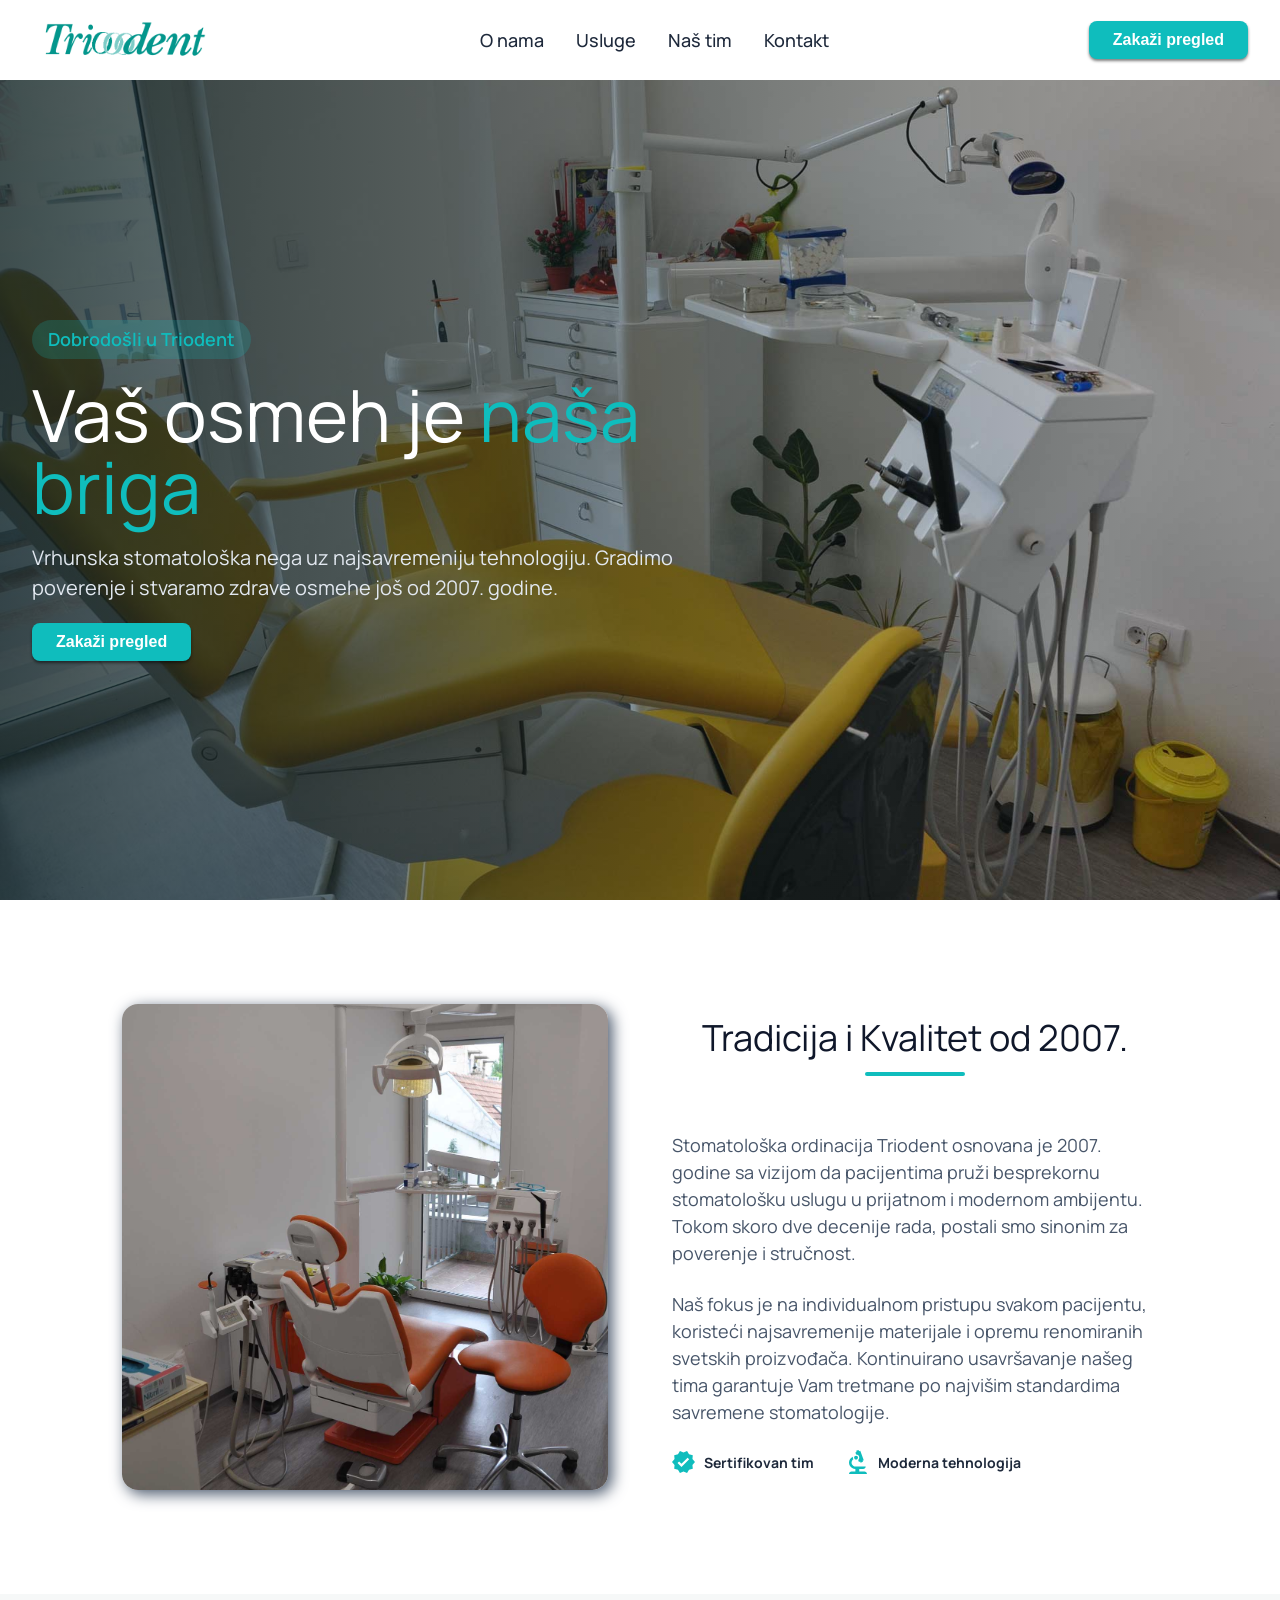
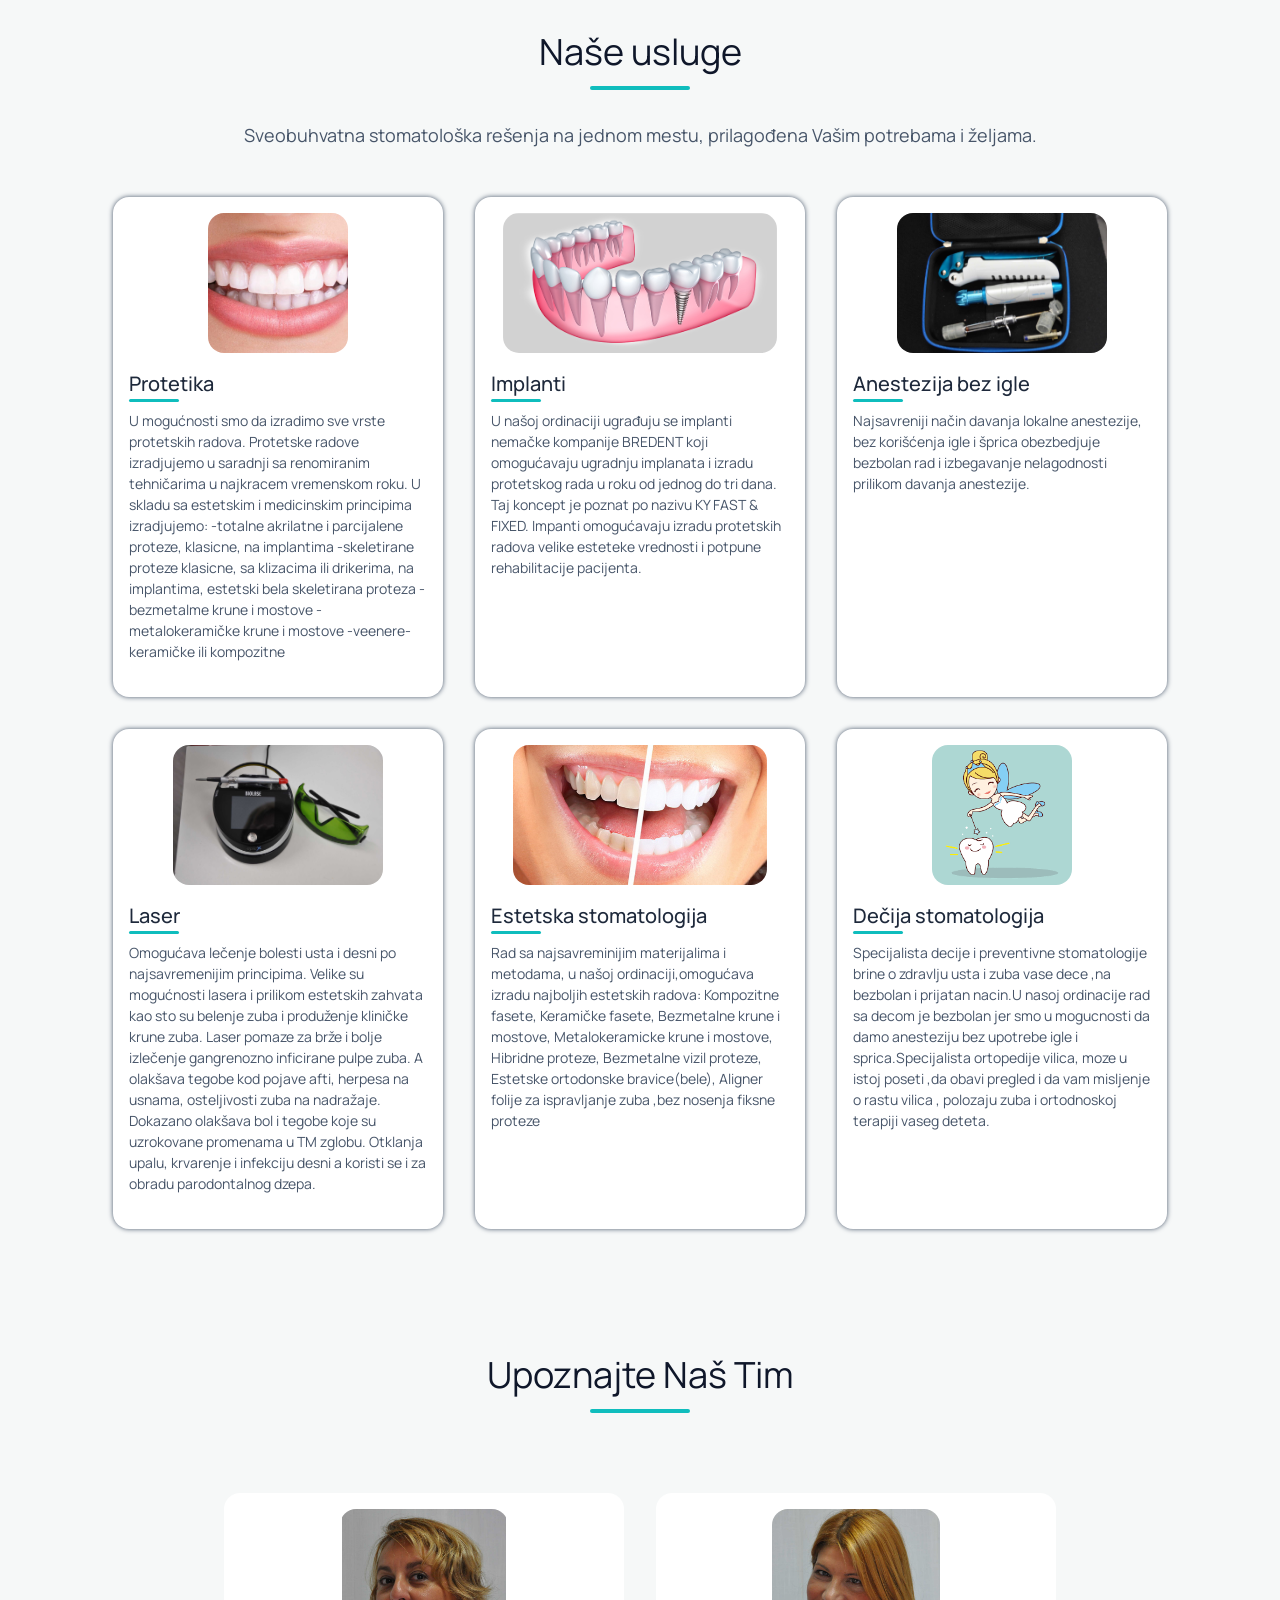
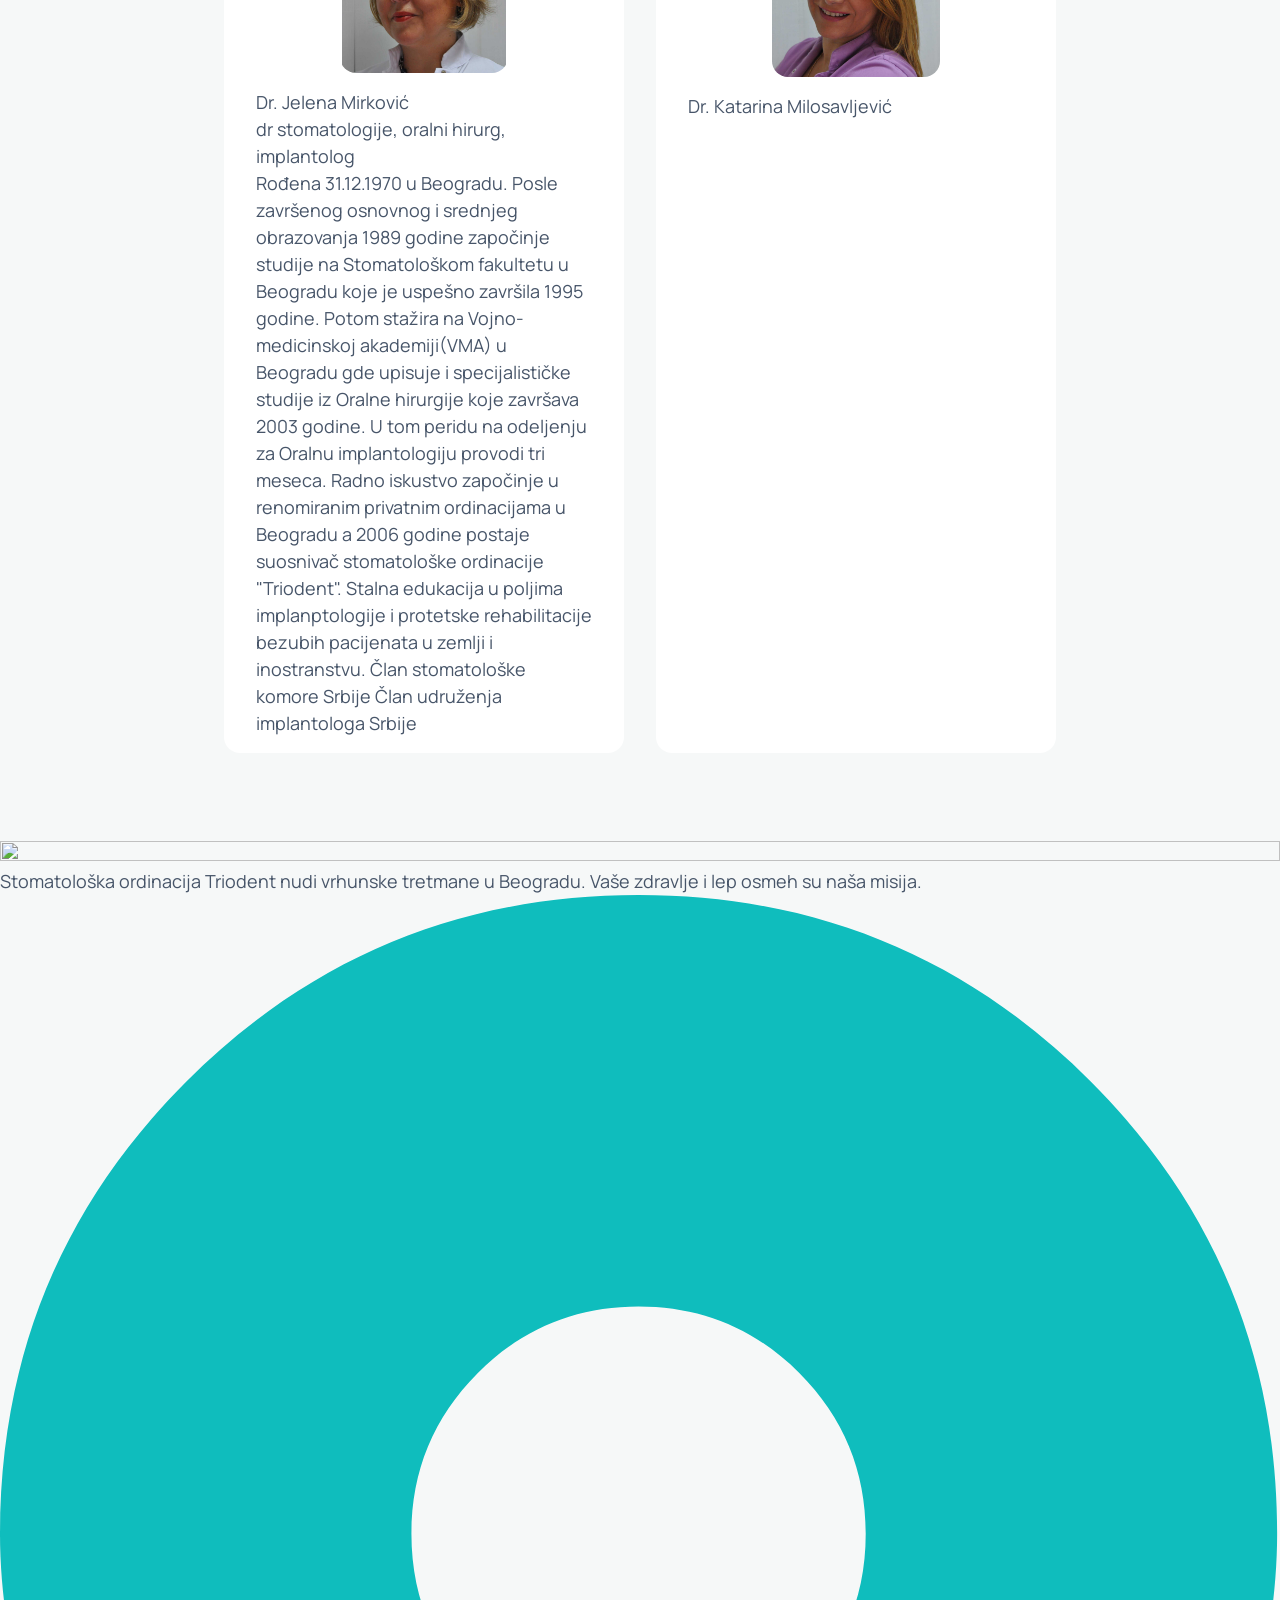
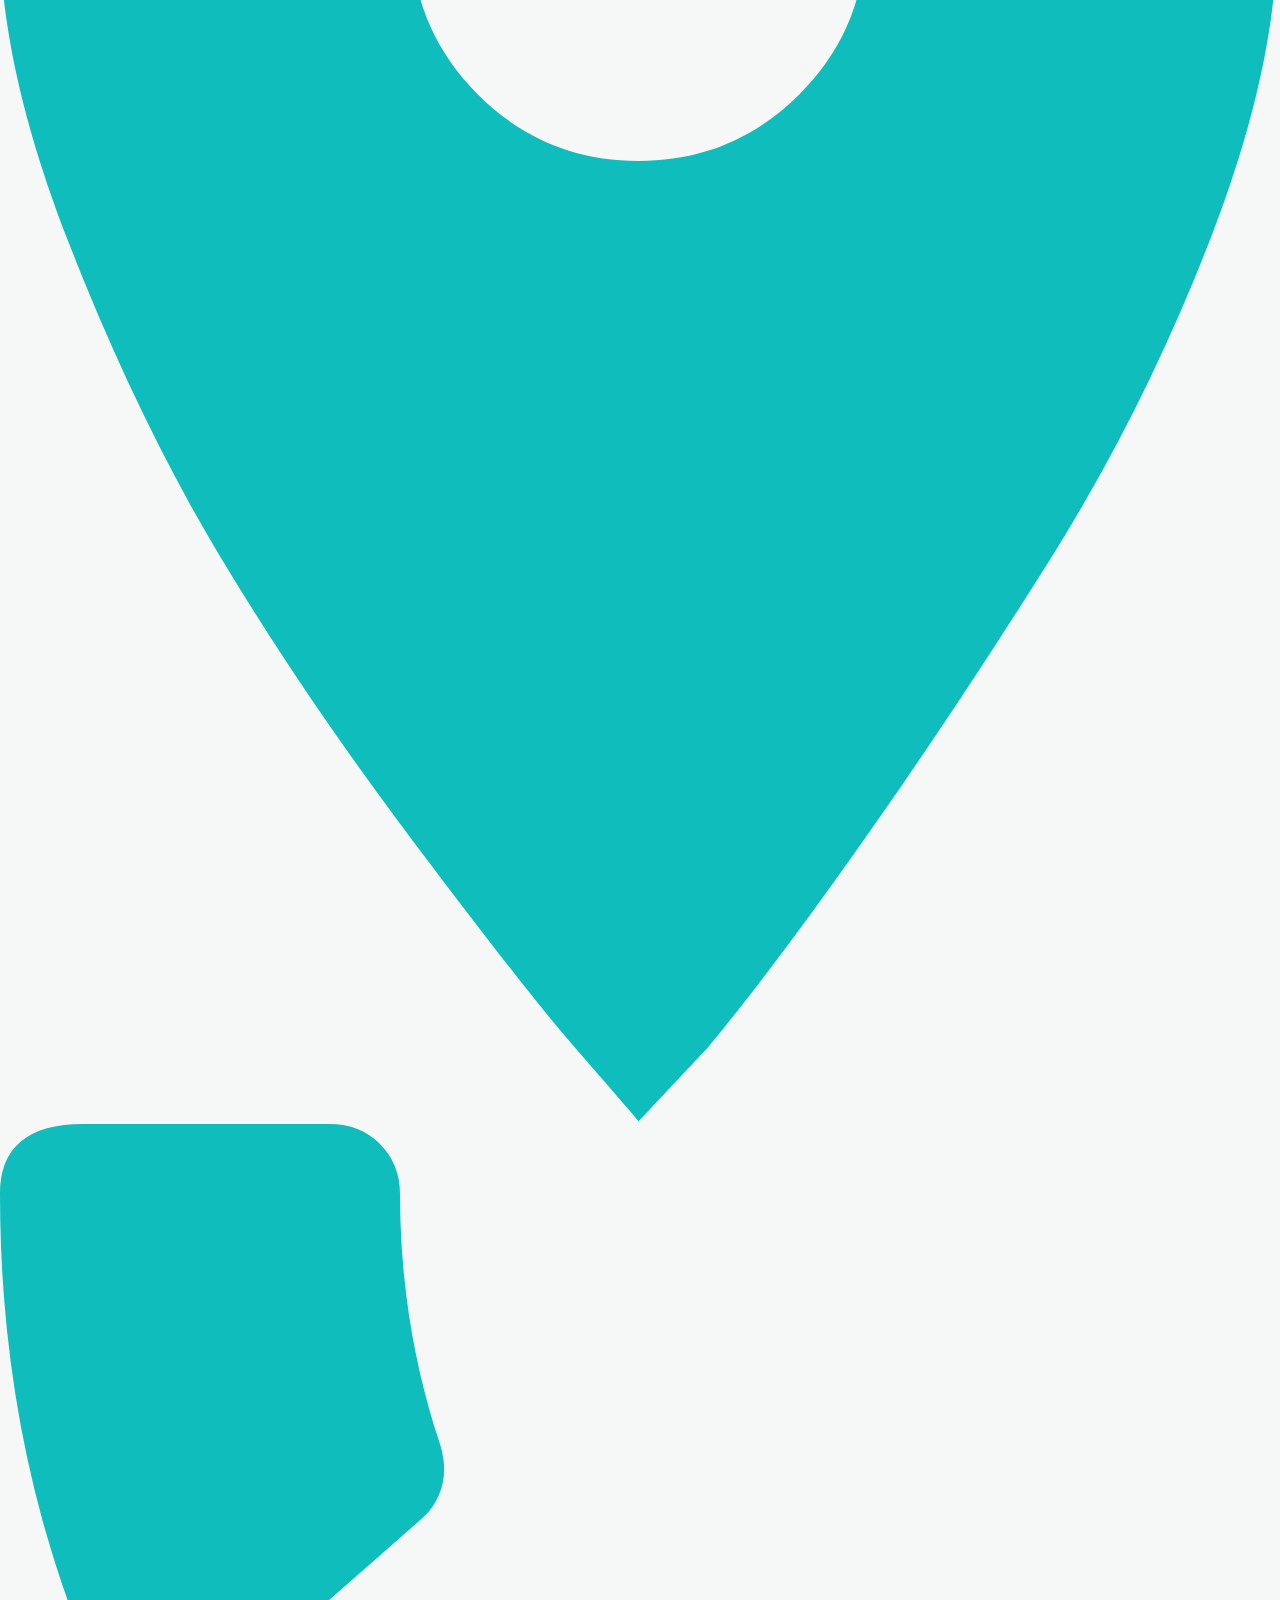
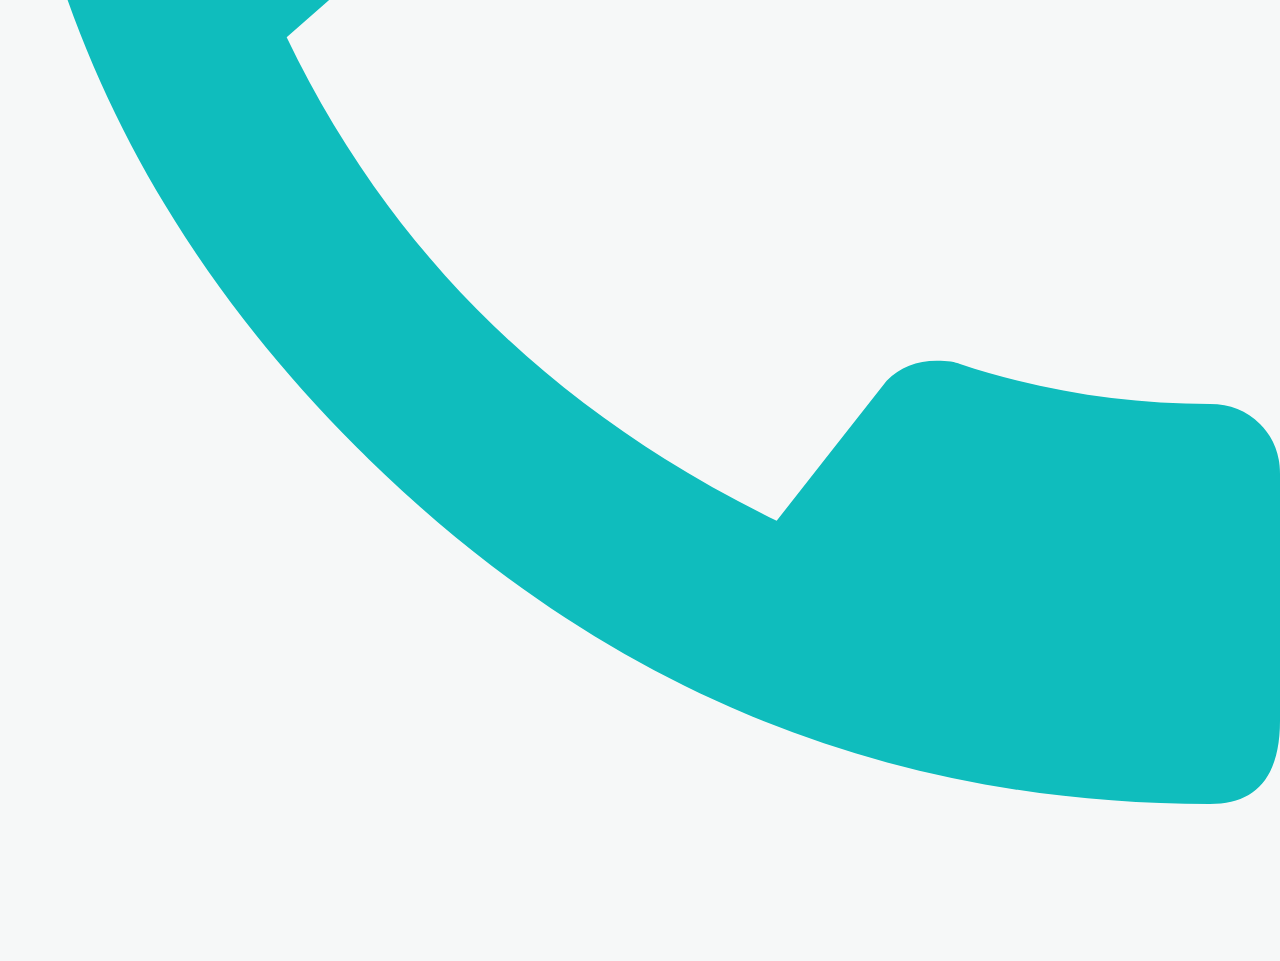
==== index.html @ f90fb6e0 "First commit" ====
<!doctype html>
<html lang="en">
	<head>
		<meta charset="UTF-8" />
		<meta name="viewport" content="width=device-width, initial-scale=1.0" />
		<title>Triodent - stomatološka ordinacija</title>

		<meta
			name="description"
			content="Stomatološka ordinacija Triodent je osnovana 2007 godine sa ciljem udruživanja znanja i mogućnosti doktora različitih specijanosti iz oblasti stomatologije." />

		<meta
			name="keywords"
			content="Triodent, triodent99, zubarska ordinacija triodent, stomatoloska ordinacija triodent, stomatoloska ordinacija triodent beograd, beograd triodent99, zubari vozdovac, triodent vojvode stepe, jelena mirkovic triodent, katarina milosavljevic triodent" />

		<link rel="stylesheet" href="css/stylesheet.css" />
		<link
			rel="shortcut icon"
			href="assets/triodentIcon1.png"
			type="image/x-icon" />
	</head>
	<body>
		<nav>
			<div class="logo-container">
				<img src="assets/triodentLogo1.png" alt="" />
			</div>
			<ul class="nav-links">
				<li><a href="" class="nav-link">O nama</a></li>
				<li><a href="" class="nav-link">Usluge</a></li>
				<li><a href="" class="nav-link">Naš tim</a></li>
				<li><a href="" class="nav-link">Kontakt</a></li>
			</ul>
			<button class="action-button">Zakaži pregled</button>
		</nav>

		<main>
			<section class="hero-section">
				<div class="hero-gradient">
					<div class="hero-container">
						<span class="hero-highlight">Dobrodošli u Triodent</span>
						<h1 class="hero-title">
							Vaš osmeh je <span class="accent-text">naša briga</span>
						</h1>
						<p class="hero-description">
							Vrhunska stomatološka nega uz najsavremeniju tehnologiju. Gradimo
							poverenje i stvaramo zdrave osmehe još od 2007. godine.
						</p>
						<div class="hero-button-wrapper">
							<button class="action-button">Zakaži pregled</button>
						</div>
					</div>
				</div>
			</section>

			<section class="about">
				<div class="about-container">
					<div class="about-image-container"></div>
					<div class="about-content">
						<h2 class="about-title heading">Tradicija i Kvalitet od 2007.</h2>
						<p class="about-description">
							Stomatološka ordinacija Triodent osnovana je 2007. godine sa
							vizijom da pacijentima pruži besprekornu stomatološku uslugu u
							prijatnom i modernom ambijentu. Tokom skoro dve decenije rada,
							postali smo sinonim za poverenje i stručnost.
						</p>
						<p class="about-description">
							Naš fokus je na individualnom pristupu svakom pacijentu, koristeći
							najsavremenije materijale i opremu renomiranih svetskih
							proizvođača. Kontinuirano usavršavanje našeg tima garantuje Vam
							tretmane po najvišim standardima savremene stomatologije.
						</p>
						<div class="highlight-wrapper">
							<span class="about-hightlight">
								<img src="assets/Icon-2.svg" alt="" /> Sertifikovan tim
							</span>
							<span class="about-hightlight">
								<img src="assets/Icon-13.svg" alt="" /> Moderna tehnologija
							</span>
						</div>
					</div>
				</div>
			</section>

			<section class="usluge">
				<h2 class="usluge-title heading">Naše usluge</h2>
				<p class="usluge-descrioption">
					Sveobuhvatna stomatološka rešenja na jednom mestu, prilagođena Vašim
					potrebama i željama.
				</p>
				<div class="card-container">
					<div class="card">
						<img src="assets/protetika.jpg" alt="" class="card-img" />
						<p class="card-title">Protetika</p>
						<p class="card-text">
							U mogućnosti smo da izradimo sve vrste protetskih radova.
							Protetske radove izradjujemo u saradnji sa renomiranim tehničarima
							u najkracem vremenskom roku. U skladu sa estetskim i medicinskim
							principima izradjujemo: -totalne akrilatne i parcijalene proteze,
							klasicne, na implantima -skeletirane proteze klasicne, sa
							klizacima ili drikerima, na implantima, estetski bela skeletirana
							proteza -bezmetalme krune i mostove -metalokeramičke krune i
							mostove -veenere- keramičke ili kompozitne
						</p>
					</div>
					<div class="card">
						<img src="assets/implanti.jpg" alt="" class="card-img" />
						<p class="card-title">Implanti</p>
						<p class="card-text">
							U našoj ordinaciji ugrađuju se implanti nemačke kompanije BREDENT
							koji omogućavaju ugradnju implanata i izradu protetskog rada u
							roku od jednog do tri dana. Taj koncept je poznat po nazivu KY
							FAST & FIXED. Impanti omogućavaju izradu protetskih radova velike
							esteteke vrednosti i potpune rehabilitacije pacijenta.
						</p>
					</div>
					<div class="card">
						<img src="assets/anestezijabezigle.jpg" alt="" class="card-img" />
						<p class="card-title">Anestezija bez igle</p>
						<p class="card-text">
							Najsavreniji način davanja lokalne anestezije, bez korišćenja igle
							i šprica obezbedjuje bezbolan rad i izbegavanje nelagodnosti
							prilikom davanja anestezije.
						</p>
					</div>
					<div class="card">
						<img src="assets/laser.jpg" alt="" class="card-img" />
						<p class="card-title">Laser</p>
						<p class="card-text">
							Omogućava lečenje bolesti usta i desni po najsavremenijim
							principima. Velike su mogućnosti lasera i prilikom estetskih
							zahvata kao sto su belenje zuba i produženje kliničke krune zuba.
							Laser pomaze za brže i bolje izlečenje gangrenozno inficirane
							pulpe zuba. A olakšava tegobe kod pojave afti, herpesa na usnama,
							osteljivosti zuba na nadražaje. Dokazano olakšava bol i tegobe
							koje su uzrokovane promenama u TM zglobu. Otklanja upalu,
							krvarenje i infekciju desni a koristi se i za obradu parodontalnog
							dzepa.
							<!--  Koristi se i za održavanje zdravlja usta posle ugradnje
							implanta i protetskih radova -->
						</p>
					</div>
					<div class="card">
						<img src="assets/estetska.jpg" alt="" class="card-img" />
						<p class="card-title">Estetska stomatologija</p>
						<p class="card-text">
							Rad sa najsavreminijim materijalima i metodama, u našoj
							ordinaciji,omogućava izradu najboljih estetskih radova: Kompozitne
							fasete, Keramičke fasete, Bezmetalne krune i mostove,
							Metalokeramicke krune i mostove, Hibridne proteze, Bezmetalne
							vizil proteze, Estetske ortodonske bravice(bele), Aligner folije
							za ispravljanje zuba ,bez nosenja fiksne proteze
						</p>
					</div>
					<div class="card">
						<img src="assets/decija.png" alt="" class="card-img" />
						<p class="card-title">Dečija stomatologija</p>
						<p class="card-text">
							Specijalista decije i preventivne stomatologije brine o zdravlju
							usta i zuba vase dece ,na bezbolan i prijatan nacin.U nasoj
							ordinacije rad sa decom je bezbolan jer smo u mogucnosti da damo
							anesteziju bez upotrebe igle i sprica.Specijalista ortopedije
							vilica, moze u istoj poseti ,da obavi pregled i da vam misljenje o
							rastu vilica , polozaju zuba i ortodnoskoj terapiji vaseg deteta.
						</p>
					</div>
				</div>
			</section>

			<section class="team">
				<h2 class="team-title heading">Upoznajte Naš Tim</h2>
				<p class="team-description"></p>
				<div class="team-members">
					<div class="team-member-container">
						<div class="team-member">
							<div class="img-container">
								<img
									src="assets/triodentJelena.jpg"
									alt=""
									class="team-member-img" />
							</div>
							<div class="team-member-info">
								<p class="team-member-name">Dr. Jelena Mirković</p>
								<span class="team-member-highlight"
									>dr stomatologije, oralni hirurg, implantolog</span
								>
								<p class="team-member-description">
									Rođena 31.12.1970 u Beogradu. Posle završenog osnovnog i
									srednjeg obrazovanja 1989 godine započinje studije na
									Stomatološkom fakultetu u Beogradu koje je uspešno završila
									1995 godine. Potom stažira na Vojno-medicinskoj akademiji(VMA)
									u Beogradu gde upisuje i specijalističke studije iz Oralne
									hirurgije koje završava 2003 godine. U tom peridu na odeljenju
									za Oralnu implantologiju provodi tri meseca. Radno iskustvo
									započinje u renomiranim privatnim ordinacijama u Beogradu a
									2006 godine postaje suosnivač stomatološke ordinacije
									"Triodent". Stalna edukacija u poljima implanptologije i
									protetske rehabilitacije bezubih pacijenata u zemlji i
									inostranstvu. Član stomatološke komore Srbije Član udruženja
									implantologa Srbije
								</p>
							</div>
						</div>
						<div class="team-member">
							<div class="img-container">
								<img
									src="assets/triodentKatarina.jpg"
									alt=""
									class="team-member-img" />
							</div>
							<div class="team-member-info">
								<p class="team-member-name">Dr. Katarina Milosavljević</p>
								<span class="team-member-highlight"></span>
								<p class="team-member-description"></p>
							</div>
						</div>
					</div>
				</div>
			</section>
		</main>

		<footer class="main-footer">
			<div class="footer-text">
				<img src="" alt="" class="footer-logo" />
				<p class="footer-description">
					Stomatološka ordinacija Triodent nudi vrhunske tretmane u Beogradu.
					Vaše zdravlje i lep osmeh su naša misija.
				</p>
			</div>
			<div class="footer-contact">
				<div>
					<img src="assets/Icon-9.svg" alt="" />
					<p></p>
				</div>
				<div>
					<img src="assets/Icon-12.svg" alt="" />
					<p></p>
				</div>
			</div>
			<div class="footer-hours">
				<p class="hours-title"></p>
				<div class="hours"></div>
			</div>
			<div class="footer-map"><iframe src="" frameborder="0"></iframe></div>
		</footer>
	</body>
</html>
---- css/stylesheet.css ----
@import url("https://fonts.googleapis.com/css2?family=Manrope:wght@200..800&display=swap");

:root {
	--clr-primary-light: #475569;
	--clr-primary: #1e293b;
	--clr-primary-dark: #0f172a;
	--clr-accent-400: #0fbdbd;
	--clr-accent-400-80: #0fbdbd33;
	--clr-accent-200: #51dbdb;
	--clr-accent-100: #ffffff;
	--clr-accent-900: #1a3a3a;
	--clr-body: #f6f8f8;
}

* {
	box-sizing: border-box;
	padding: 0;
	margin: 0;
}

html,
body {
	width: 100%;
}

body {
	font-family: "Manrope", sans-serif;
	font-size: 1.125rem;
	background-color: var(--clr-body);
	color: var(--clr-primary-light);
	line-height: 1.5;
}

img {
	display: block;
	width: 100%;
	height: 100%;
	object-fit: contain;
}

/* Navigation */

nav {
	display: flex;
	justify-content: space-between;
	align-items: center;
	width: 100%;
	height: 80px;
	padding: 0.5rem 2rem;
	background-color: var(--clr-accent-100);
	box-shadow: 3px 3px 10px var(--clr-primary-light);
}

.logo-container {
	height: 100%;
	padding: 0.25rem;
}

.nav-links {
	list-style-type: none;
	display: flex;
	gap: 2rem;
}

.nav-link {
	font-weight: 500;
	text-decoration: none;
	color: var(--clr-primary);
	transition: color 0.3s ease;
}

.nav-link:hover {
	color: var(--clr-accent-400);
}

.action-button {
	border: none;
	border-radius: 0.5rem;
	padding: 0.625rem 1.5rem;
	background: var(--clr-accent-400);
	box-shadow: 0 2px 3px 0 rgba(0, 0, 0, 0.5);
	color: var(--clr-accent-100);
	font-weight: 600;
	font-size: 1rem;
	transition: 0.3s ease;
}

.action-button:hover {
	background-color: var(--clr-accent-200);
	color: var(--clr-primary);
}

/* Hero */

.hero-section {
	position: relative;
	width: 100%;
	height: calc(100vh - 80px);
	padding: 0;
	background-image: url("../assets/triodentHero.jpg");
	background-repeat: no-repeat;
	background-size: cover;
	background-position: center;
}

.hero-gradient {
	width: 100%;
	height: 100%;
	background: linear-gradient(
		to right,
		rgba(16, 34, 34, 0.8),
		#10222266,
		#10222200
	);
}

.hero-container {
	height: 100%;
	max-width: 700px;
	display: flex;
	flex-direction: column;
	justify-content: center;
	align-items: flex-start;
	padding-inline-start: 2rem;
	gap: 1.25rem;
}

.hero-highlight {
	padding: 0.375rem 1rem;
	background-color: var(--clr-accent-400-80);
	color: var(--clr-accent-400);
	border-radius: 100vw;
	font-weight: 600;
}

.hero-title {
	color: #fff;
	font-family: Manrope;
	font-size: 4.5rem;
	font-style: normal;
	font-weight: 400;
	line-height: 1;
	word-wrap: normal;
}

.accent-text {
	color: var(--clr-accent-400);
}

.hero-description {
	color: #e2e8f0;
	font-family: Manrope;
	font-size: 1.25rem;
	font-style: normal;
	font-weight: 400;
}

/* Main */

section {
	display: grid;
	place-items: center;
	padding-block: 2.5rem;
}

.heading {
	color: var(--clr-primary-dark);
	text-align: center;
	font-size: 2.25rem;
	font-weight: 400;
	line-height: 1;
	padding-block-end: 2rem;
}

.about {
	display: grid;
	place-items: center;
	background-color: var(--clr-accent-100);
}

.about-container {
	display: grid;
	grid-template-columns: 1fr 1fr;
	align-items: center;
	gap: 4rem;
	padding: 4rem 2rem;
	max-width: 1100px;
}

.about-image-container {
	width: 100%;
	aspect-ratio: 1;
	background-image: url("../assets/triodent1.jpg");
	background-size: cover;
	background-position: center;
	background-repeat: no-repeat;
	border-radius: 1rem;
	box-shadow: 4px 4px 15px var(--clr-primary-light);
}

.about-content {
	display: flex;
	flex-direction: column;
	gap: 1.5rem;
}

.highlight-wrapper {
	display: flex;
	gap: 2rem;
}

.about-hightlight {
	display: flex;
	gap: 0.5rem;
	align-items: center;
	color: var(--clr-primary);
	font-weight: 700;
	font-size: 0.875rem;
	width: max-content;
}

.about-hightlight img {
	height: 1.5rem;
	width: 1.5rem;
}

.heading::after {
	content: "";
	display: block;
	width: 100px;
	height: 4px;
	background-color: var(--clr-accent-400);
	margin-top: 1rem;
	margin-inline: auto;
	border-radius: 2px;
}

.usluge-description {
	max-width: 38rem;
	text-align: center;
	margin-inline: auto;
}

.card-container {
	display: flex;
	justify-content: center;
	gap: 2rem;
	flex-wrap: wrap;
	max-width: 1100px;
	padding-block: 3rem;

	/* outline: blue 1px solid; */
}

.card {
	flex-direction: column;
	align-items: center;
	width: 330px;
	height: 500px;
	display: flex;
	padding: 1rem;
	/* border: 1px solid var(--clr-primary-light); */
	box-shadow: 0px 0px 5px var(--clr-primary-light);
	border-radius: 1rem;
	background-color: var(--clr-accent-100);

	/* outline: red 1px solid; */
}

.card img {
	height: 140px;
	width: min-content;
	border-radius: 1rem;

	/* outline: green 1px solid; */
}

.card-title {
	font-size: 1.25rem;
	font-weight: 500;
	width: 100%;
	text-align: left;
	color: var(--clr-primary);
	margin-top: 1rem;
}

.card-title::after {
	content: "";
	display: block;
	width: 50px;
	height: 3px;
	background-color: var(--clr-accent-400);
	border-radius: 2px;
}

.card-text {
	font-size: 0.875rem;
	color: var(--clr-primary-light);
	margin-top: 0.5rem;
}

.team-member-container {
	display: flex;
	justify-content: center;
	gap: 2rem;
	flex-wrap: wrap;
	max-width: 1100px;
	padding-block: 3rem;
}

.team-member {
	display: flex;
	flex-direction: column;
	gap: 1rem;
	width: 400px;
	height: 860px;
	padding: 1rem 2rem;
	border-radius: 1rem;
	background-color: var(--clr-accent-100);
}

.team-member .img-container {
	margin-inline: auto;
	width: 50%;
	aspect-ratio: 1;
	border-radius: 1rem;
	overflow: hidden;
}
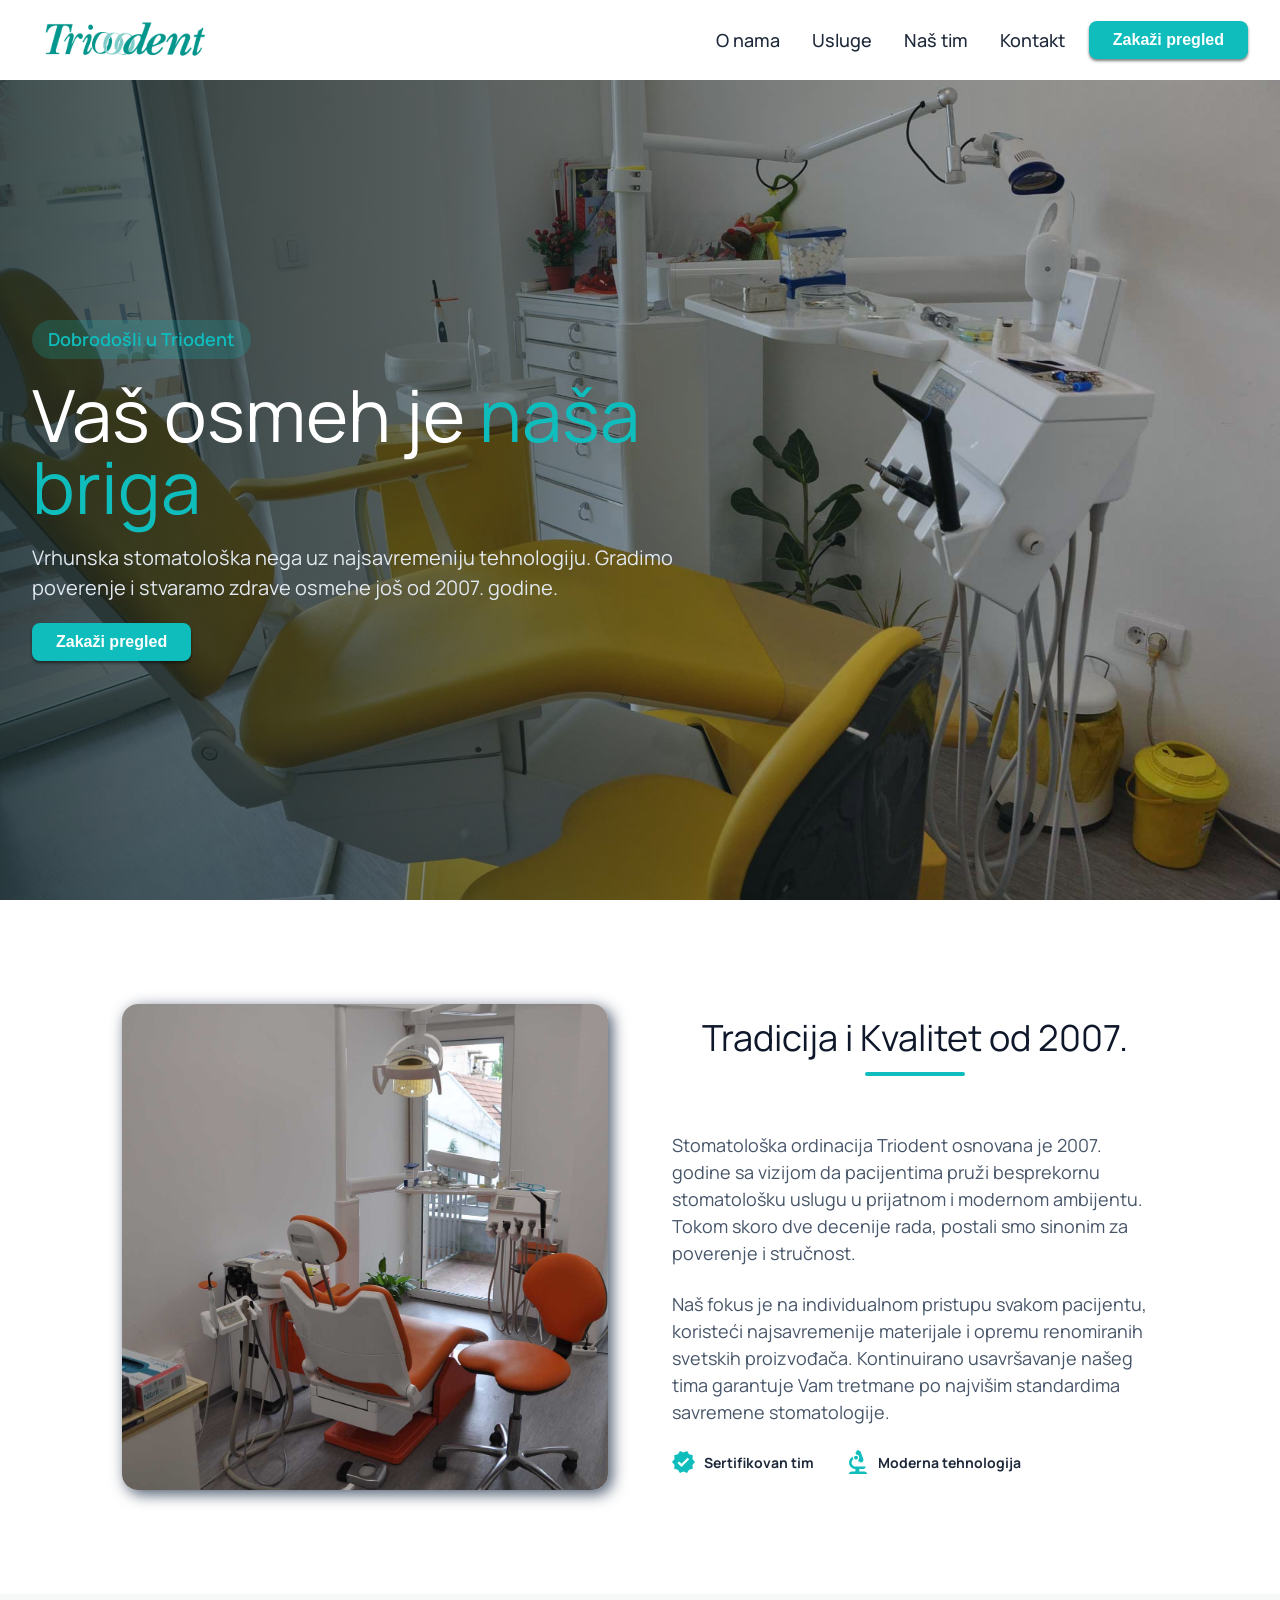
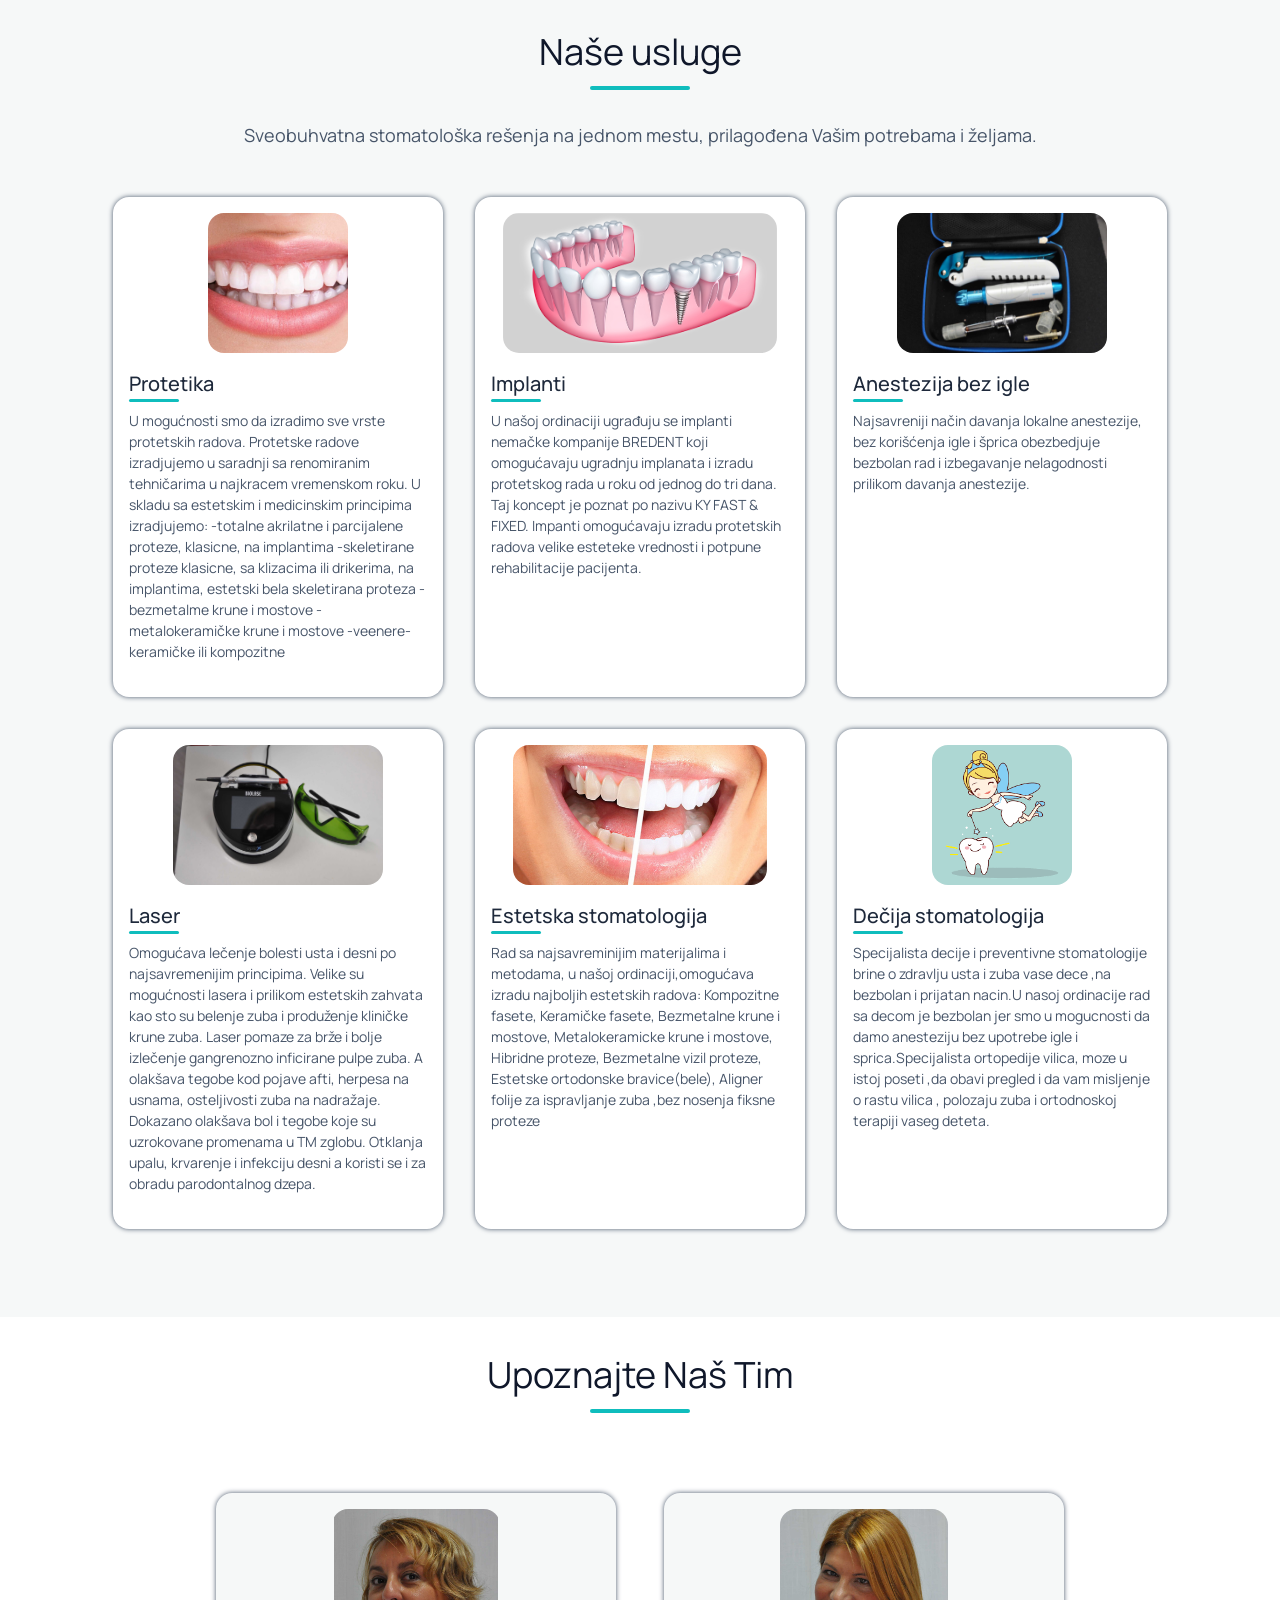
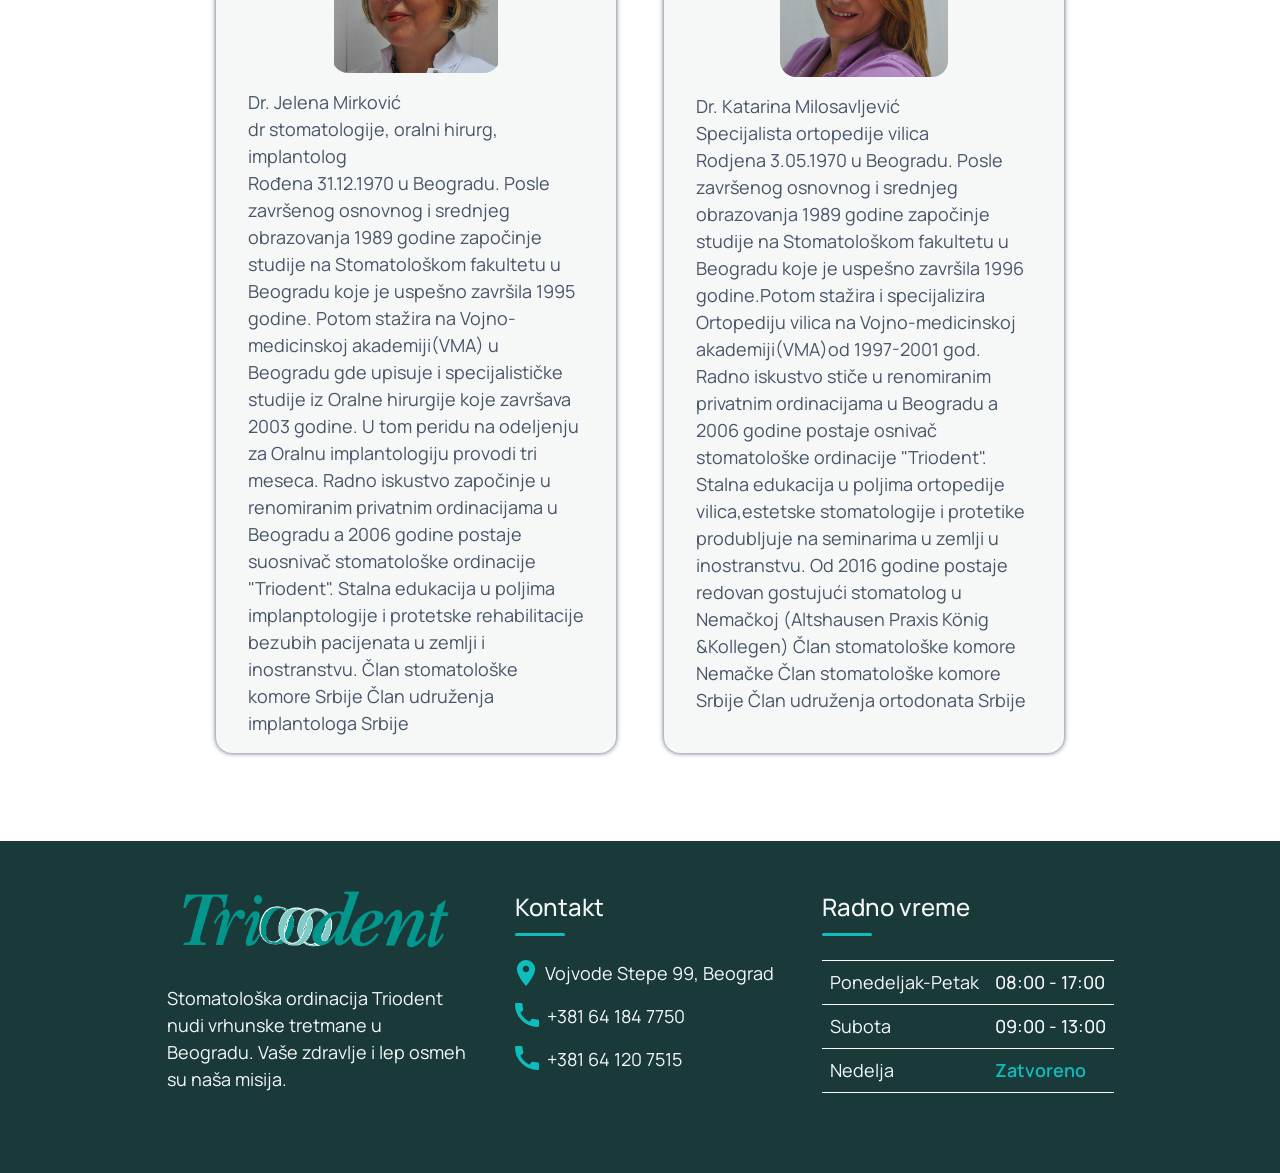
==== commit 21638c9f: "Footer edited and burger menu added" ====
--- a/index.html
+++ b/index.html
@@ -24,13 +24,29 @@
 			<div class="logo-container">
 				<img src="assets/triodentLogo1.png" alt="" />
 			</div>
-			<ul class="nav-links">
-				<li><a href="" class="nav-link">O nama</a></li>
-				<li><a href="" class="nav-link">Usluge</a></li>
-				<li><a href="" class="nav-link">Naš tim</a></li>
-				<li><a href="" class="nav-link">Kontakt</a></li>
-			</ul>
-			<button class="action-button">Zakaži pregled</button>
+			<div class="mobile-nav-container">
+				<label for="nav-toggle"
+					><img src="assets/menu.svg" alt="menu" class="nav-menu"
+				/></label>
+				<input
+					type="checkbox"
+					class="nav-toggle"
+					name="nav-toggle"
+					id="nav-toggle" />
+				<label for="nav-toggle" id="overlay"></label>
+				<div class="links-container">
+					<label for="nav-toggle"
+						><img src="assets/close.svg" alt="close" class="nav-close"
+					/></label>
+					<ul class="nav-links">
+						<li><a href="" class="nav-link">O nama</a></li>
+						<li><a href="" class="nav-link">Usluge</a></li>
+						<li><a href="" class="nav-link">Naš tim</a></li>
+						<li><a href="" class="nav-link">Kontakt</a></li>
+					</ul>
+					<button class="action-button">Zakaži pregled</button>
+				</div>
+			</div>
 		</nav>
 
 		<main>
@@ -209,8 +225,24 @@
 							</div>
 							<div class="team-member-info">
 								<p class="team-member-name">Dr. Katarina Milosavljević</p>
-								<span class="team-member-highlight"></span>
-								<p class="team-member-description"></p>
+								<span class="team-member-highlight"
+									>Specijalista ortopedije vilica</span
+								>
+								<p class="team-member-description">
+									Rodjena 3.05.1970 u Beogradu. Posle završenog osnovnog i
+									srednjeg obrazovanja 1989 godine započinje studije na
+									Stomatološkom fakultetu u Beogradu koje je uspešno završila
+									1996 godine.Potom stažira i specijalizira Ortopediju vilica na
+									Vojno-medicinskoj akademiji(VMA)od 1997-2001 god. Radno
+									iskustvo stiče u renomiranim privatnim ordinacijama u Beogradu
+									a 2006 godine postaje osnivač stomatološke ordinacije
+									"Triodent". Stalna edukacija u poljima ortopedije
+									vilica,estetske stomatologije i protetike produbljuje na
+									seminarima u zemlji u inostranstvu. Od 2016 godine postaje
+									redovan gostujući stomatolog u Nemačkoj (Altshausen Praxis
+									König &Kollegen) Član stomatološke komore Nemačke Član
+									stomatološke komore Srbije Član udruženja ortodonata Srbije
+								</p>
 							</div>
 						</div>
 					</div>
@@ -219,28 +251,78 @@
 		</main>
 
 		<footer class="main-footer">
-			<div class="footer-text">
-				<img src="" alt="" class="footer-logo" />
-				<p class="footer-description">
-					Stomatološka ordinacija Triodent nudi vrhunske tretmane u Beogradu.
-					Vaše zdravlje i lep osmeh su naša misija.
-				</p>
+			<div class="footer-wrapper">
+				<div class="footer-text">
+					<img src="assets/triodentLogo1.png" alt="logo" class="footer-logo" />
+					<p class="footer-description">
+						Stomatološka ordinacija Triodent nudi vrhunske tretmane u Beogradu.
+						Vaše zdravlje i lep osmeh su naša misija.
+					</p>
+				</div>
+				<div class="footer-contact">
+					<p class="footer-title">Kontakt</p>
+					<div class="contact-row">
+						<svg
+							width="22"
+							height="26"
+							viewBox="0 0 14 20"
+							fill="none"
+							xmlns="http://www.w3.org/2000/svg">
+							<path
+								d="M5.22656 8.74219C5.71094 9.22656 6.29688 9.46875 6.98438 9.46875C7.67188 9.46875 8.25781 9.22656 8.74219 8.74219C9.22656 8.25781 9.46875 7.67188 9.46875 6.98438C9.46875 6.29688 9.22656 5.71094 8.74219 5.22656C8.25781 4.74219 7.67188 4.5 6.98438 4.5C6.29688 4.5 5.71094 4.74219 5.22656 5.22656C4.74219 5.71094 4.5 6.29688 4.5 6.98438C4.5 7.67188 4.74219 8.25781 5.22656 8.74219ZM2.03906 2.03906C3.39844 0.679688 5.04688 0 6.98438 0C8.92188 0 10.5703 0.679688 11.9297 2.03906C13.2891 3.39844 13.9688 5.04688 13.9688 6.98438C13.9688 7.95312 13.7266 9.0625 13.2422 10.3125C12.7578 11.5625 12.1719 12.7344 11.4844 13.8281C10.7969 14.9219 10.1172 15.9453 9.44531 16.8984C8.77344 17.8516 8.20312 18.6094 7.73438 19.1719L6.98438 19.9688C6.79688 19.75 6.54688 19.4609 6.23438 19.1016C5.92188 18.7422 5.35938 18.0234 4.54688 16.9453C3.73438 15.8672 3.02344 14.8203 2.41406 13.8047C1.80469 12.7891 1.25 11.6406 0.75 10.3594C0.25 9.07812 0 7.95312 0 6.98438C0 5.04688 0.679688 3.39844 2.03906 2.03906Z"
+								fill="#0FBDBD" />
+						</svg>
+						<p>Vojvode Stepe 99, Beograd</p>
+					</div>
+					<div class="contact-row">
+						<svg
+							width="24"
+							height="24"
+							viewBox="0 0 18 18"
+							fill="none"
+							xmlns="http://www.w3.org/2000/svg">
+							<path
+								d="M17.0156 12.375C17.2969 12.375 17.5312 12.4688 17.7188 12.6562C17.9062 12.8438 18 13.0781 18 13.3594V16.8281C18 17.6094 17.6719 18 17.0156 18C12.3594 18 8.35938 16.3281 5.01562 12.9844C1.67188 9.64062 0 5.64062 0 0.984375C0 0.328125 0.390625 0 1.17188 0H4.64062C4.92188 0 5.15625 0.09375 5.34375 0.28125C5.53125 0.46875 5.625 0.703125 5.625 0.984375C5.625 2.20312 5.8125 3.375 6.1875 4.5C6.3125 4.90625 6.23438 5.25 5.95312 5.53125L4.03125 7.21875C5.46875 10.2188 7.76562 12.4844 10.9219 14.0156L12.4688 12.0469C12.6562 11.8594 12.8906 11.7656 13.1719 11.7656C13.3281 11.7656 13.4375 11.7812 13.5 11.8125C14.625 12.1875 15.7969 12.375 17.0156 12.375Z"
+								fill="#0FBDBD" />
+						</svg>
+						<p><a href="tel:+381641847750">+381 64 184 7750</a></p>
+					</div>
+					<div class="contact-row">
+						<svg
+							width="24"
+							height="24"
+							viewBox="0 0 18 18"
+							fill="none"
+							xmlns="http://www.w3.org/2000/svg">
+							<path
+								d="M17.0156 12.375C17.2969 12.375 17.5312 12.4688 17.7188 12.6562C17.9062 12.8438 18 13.0781 18 13.3594V16.8281C18 17.6094 17.6719 18 17.0156 18C12.3594 18 8.35938 16.3281 5.01562 12.9844C1.67188 9.64062 0 5.64062 0 0.984375C0 0.328125 0.390625 0 1.17188 0H4.64062C4.92188 0 5.15625 0.09375 5.34375 0.28125C5.53125 0.46875 5.625 0.703125 5.625 0.984375C5.625 2.20312 5.8125 3.375 6.1875 4.5C6.3125 4.90625 6.23438 5.25 5.95312 5.53125L4.03125 7.21875C5.46875 10.2188 7.76562 12.4844 10.9219 14.0156L12.4688 12.0469C12.6562 11.8594 12.8906 11.7656 13.1719 11.7656C13.3281 11.7656 13.4375 11.7812 13.5 11.8125C14.625 12.1875 15.7969 12.375 17.0156 12.375Z"
+								fill="#0FBDBD" />
+						</svg>
+						<p><a href="tel:+381641207515">+381 64 120 7515</a></p>
+					</div>
+				</div>
+				<div class="footer-hours">
+					<p class="footer-title">Radno vreme</p>
+					<div class="hours">
+						<p class="day">Ponedeljak-Petak</p>
+						<p class="hour">08:00 - 17:00</p>
+						<p class="day">Subota</p>
+						<p class="hour">09:00 - 13:00</p>
+						<p class="day">Nedelja</p>
+						<p class="hour text-highlight">Zatvoreno</p>
+					</div>
+				</div>
+				<!-- <div class="footer-map">
+					<iframe
+						src="https://www.google.com/maps/embed?pb=!1m18!1m12!1m3!1d2832.0360506268676!2d20.470575675906147!3d44.78007037107103!2m3!1f0!2f0!3f0!3m2!1i1024!2i768!4f13.1!3m3!1m2!1s0x475a70698c46c097%3A0x7655aa5143a73116!2sTRIODENT%20stomatoloska%20ordinacija!5e0!3m2!1ssr!2srs!4v1774441484999!5m2!1ssr!2srs"
+						width="320"
+						height="360"
+						style="border-radius: 0.25rem; border: none"
+						allowfullscreen=""
+						loading="lazy"
+						referrerpolicy="no-referrer-when-downgrade"></iframe>
+				</div> -->
 			</div>
-			<div class="footer-contact">
-				<div>
-					<img src="assets/Icon-9.svg" alt="" />
-					<p></p>
-				</div>
-				<div>
-					<img src="assets/Icon-12.svg" alt="" />
-					<p></p>
-				</div>
-			</div>
-			<div class="footer-hours">
-				<p class="hours-title"></p>
-				<div class="hours"></div>
-			</div>
-			<div class="footer-map"><iframe src="" frameborder="0"></iframe></div>
 		</footer>
 	</body>
 </html>
--- a/css/stylesheet.css
+++ b/css/stylesheet.css
@@ -49,6 +49,7 @@
 	padding: 0.5rem 2rem;
 	background-color: var(--clr-accent-100);
 	box-shadow: 3px 3px 10px var(--clr-primary-light);
+	z-index: 100;
 }
 
 .logo-container {
@@ -83,11 +84,72 @@
 	font-weight: 600;
 	font-size: 1rem;
 	transition: 0.3s ease;
+	width: max-content;
 }
 
 .action-button:hover {
 	background-color: var(--clr-accent-200);
 	color: var(--clr-primary);
+}
+
+.nav-toggle {
+	display: none;
+}
+
+.nav-close,
+.nav-menu {
+	display: none;
+	width: 2rem;
+	height: 2rem;
+}
+
+.links-container {
+	display: flex;
+	flex-direction: row;
+	justify-content: center;
+	align-items: center;
+	gap: 1.5rem;
+	background-color: var(--clr-accent-100);
+	transition-duration: 700ms;
+}
+
+@media (max-width: 825px) {
+	.links-container {
+		position: fixed;
+		top: -100%;
+		left: 0;
+		width: 100%;
+		height: 350px;
+		flex-direction: column;
+
+		z-index: 101;
+	}
+	.nav-links {
+		flex-direction: column;
+		justify-content: center;
+		align-items: center;
+	}
+	.nav-link {
+		height: 60px;
+	}
+	.nav-menu,
+	.nav-close {
+		display: block;
+		margin: var(--size-400);
+	}
+	#nav-toggle:checked ~ .links-container {
+		top: 0;
+	}
+	#nav-toggle:checked ~ #overlay {
+		position: fixed;
+		top: 0;
+		left: 0;
+		height: 100vh;
+		width: 100vw;
+		background-color: var(--clr-primary-dark);
+		opacity: 0.5;
+		z-index: 100;
+	}
 }
 
 /* Hero */
@@ -299,10 +361,14 @@
 	margin-top: 0.5rem;
 }
 
+.team {
+	background-color: var(--clr-accent-100);
+}
+
 .team-member-container {
 	display: flex;
 	justify-content: center;
-	gap: 2rem;
+	gap: 3rem;
 	flex-wrap: wrap;
 	max-width: 1100px;
 	padding-block: 3rem;
@@ -316,7 +382,8 @@
 	height: 860px;
 	padding: 1rem 2rem;
 	border-radius: 1rem;
-	background-color: var(--clr-accent-100);
+	background-color: var(--clr-body);
+	box-shadow: 0 0 5px var(--clr-primary-light);
 }
 
 .team-member .img-container {
@@ -326,3 +393,100 @@
 	border-radius: 1rem;
 	overflow: hidden;
 }
+
+/* Footer */
+
+.main-footer {
+	display: flex;
+	justify-content: center;
+	padding: 2rem;
+	color: var(--clr-body);
+	background-color: var(--clr-accent-900);
+}
+
+.footer-wrapper {
+	display: grid;
+	grid-template-areas: "text contact hours";
+	gap: 3rem;
+	max-width: 1100px;
+	padding-block-end: 3rem;
+}
+
+.footer-text,
+.footer-contact,
+.footer-hours,
+.footer-map {
+	display: flex;
+	flex-direction: column;
+	gap: 1rem;
+}
+
+.footer-text,
+.footer-contact {
+	max-width: 300px;
+}
+
+.footer-text {
+	grid-area: text;
+}
+
+.footer-contact {
+	grid-area: contact;
+}
+
+.footer-contact a {
+	text-decoration: none;
+	color: var(--clr-body);
+}
+
+.contact-row {
+	display: flex;
+	gap: 0.5rem;
+}
+
+.footer-hours {
+	grid-area: hours;
+}
+
+.hours {
+	display: grid;
+	gap: 0;
+	grid-template-columns: max-content max-content;
+}
+.hours > * {
+	padding: 0.5rem;
+	border-bottom: 1px solid var(--clr-accent-100);
+}
+.hours > *:nth-child(1),
+.hours > *:nth-child(2) {
+	border-top: 1px solid var(--clr-accent-100);
+}
+
+.footer-title {
+	font-size: 1.5rem;
+	font-weight: 500;
+	text-align: left;
+	margin-block: 1rem 0.5rem;
+}
+.footer-title::after {
+	content: "";
+	display: block;
+	width: 50px;
+	height: 3px;
+	background-color: var(--clr-accent-400);
+	border-radius: 2px;
+	margin-top: 0.5rem;
+}
+
+.hour {
+	font-weight: 500;
+}
+
+.footer-map {
+	grid-area: map;
+}
+
+.text-highlight {
+	color: var(--clr-accent-400);
+	font-weight: 600;
+}
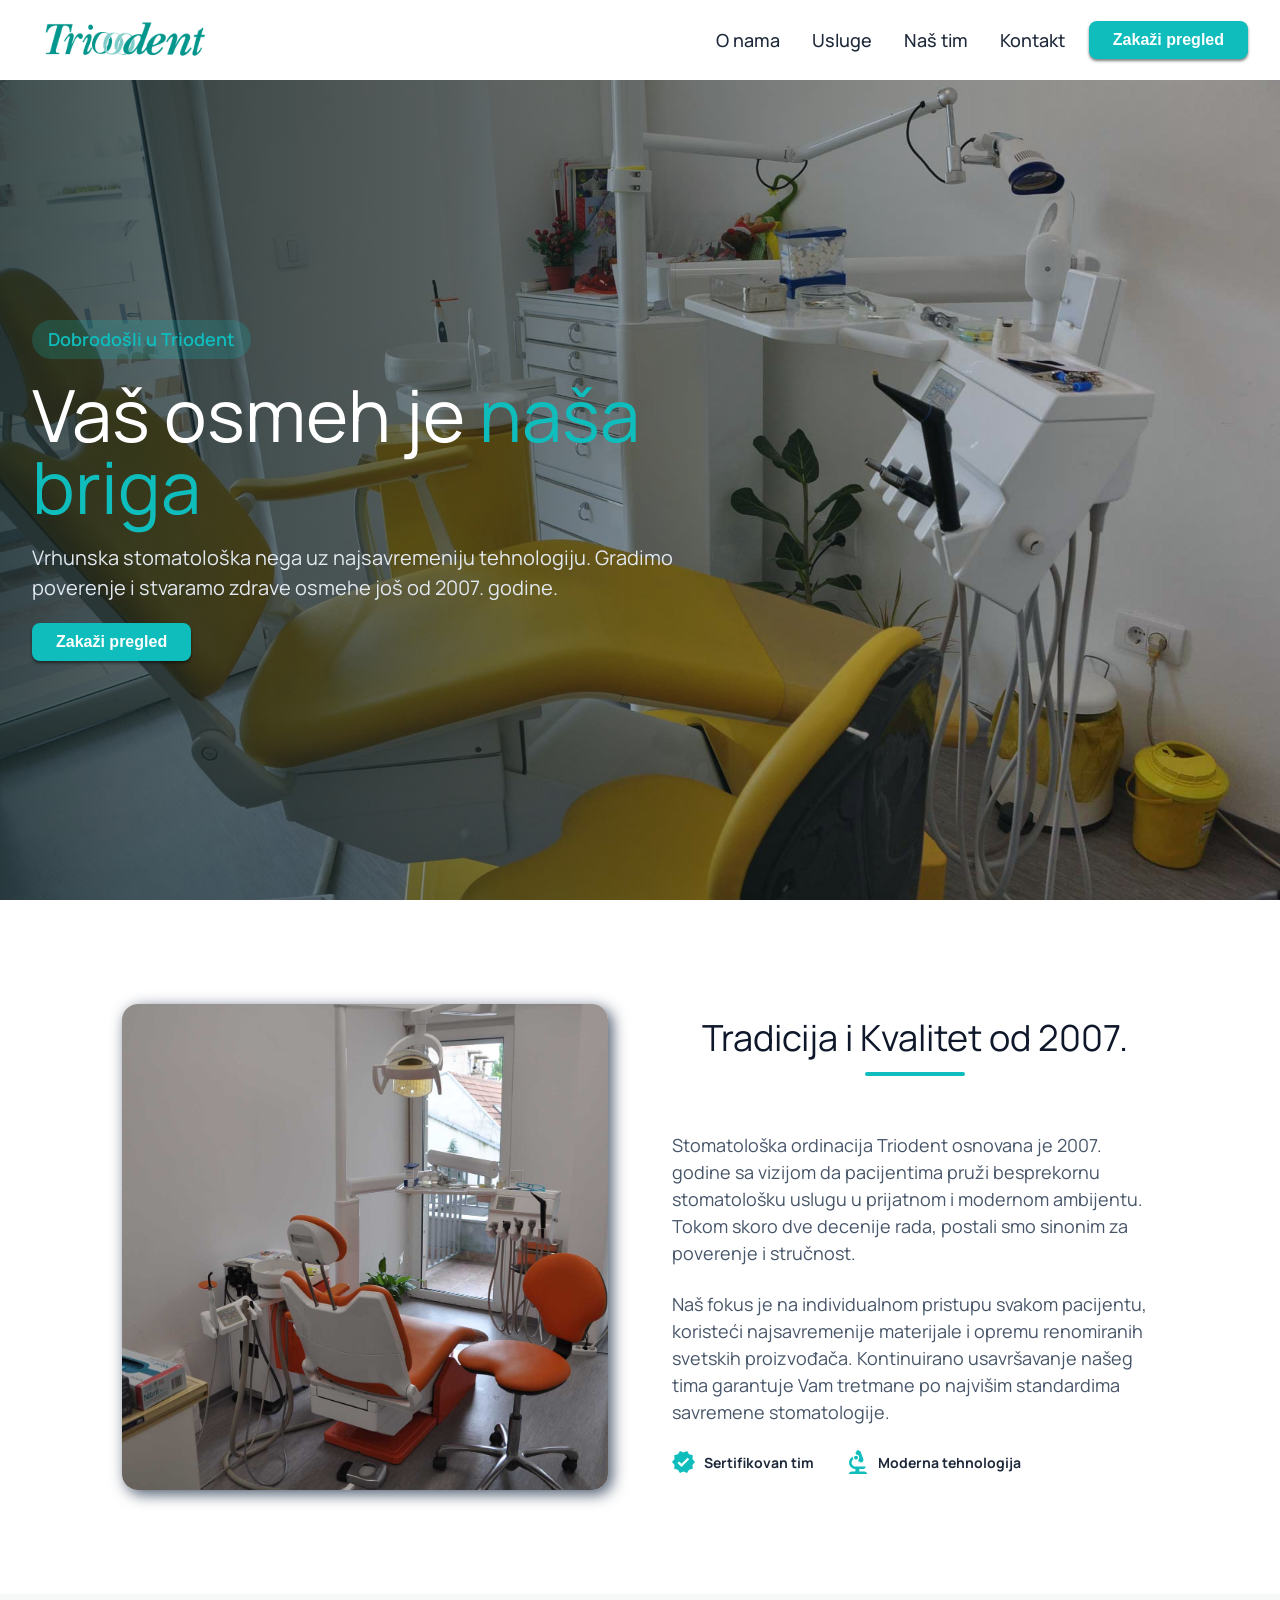
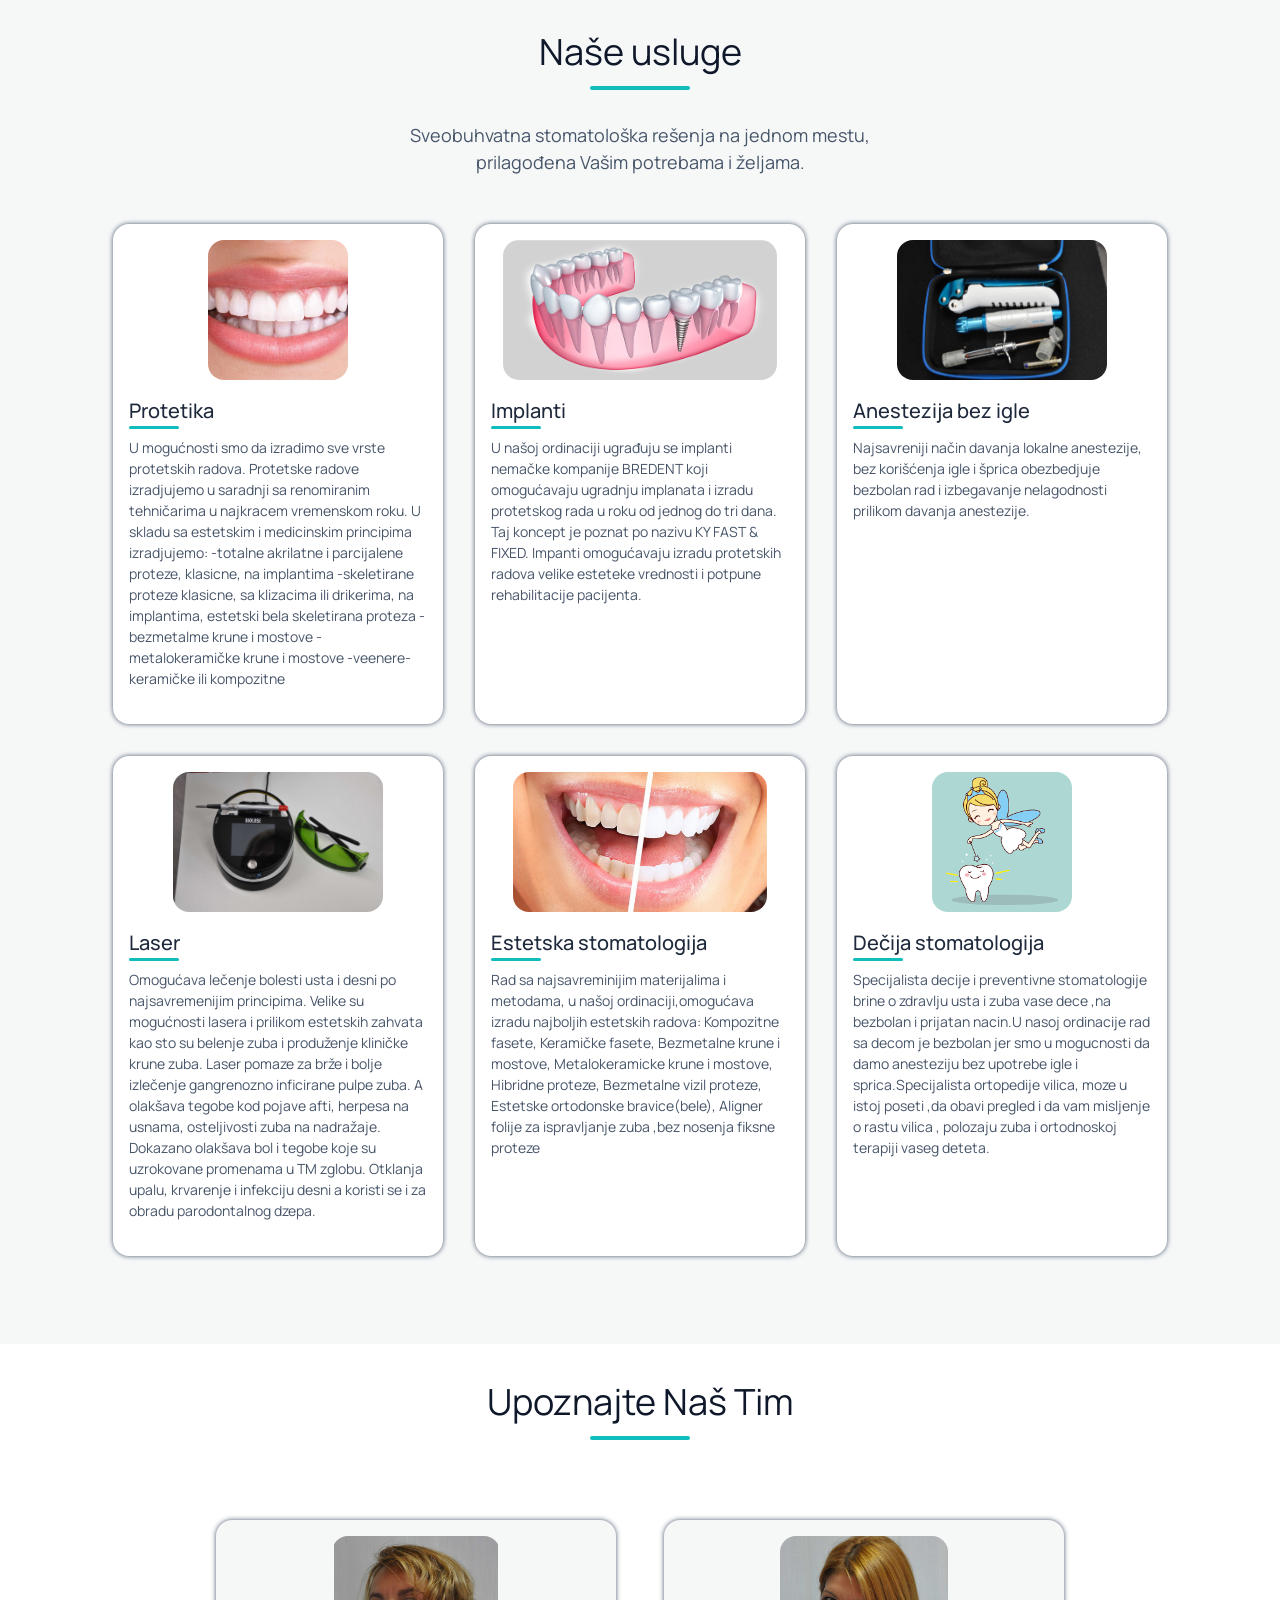
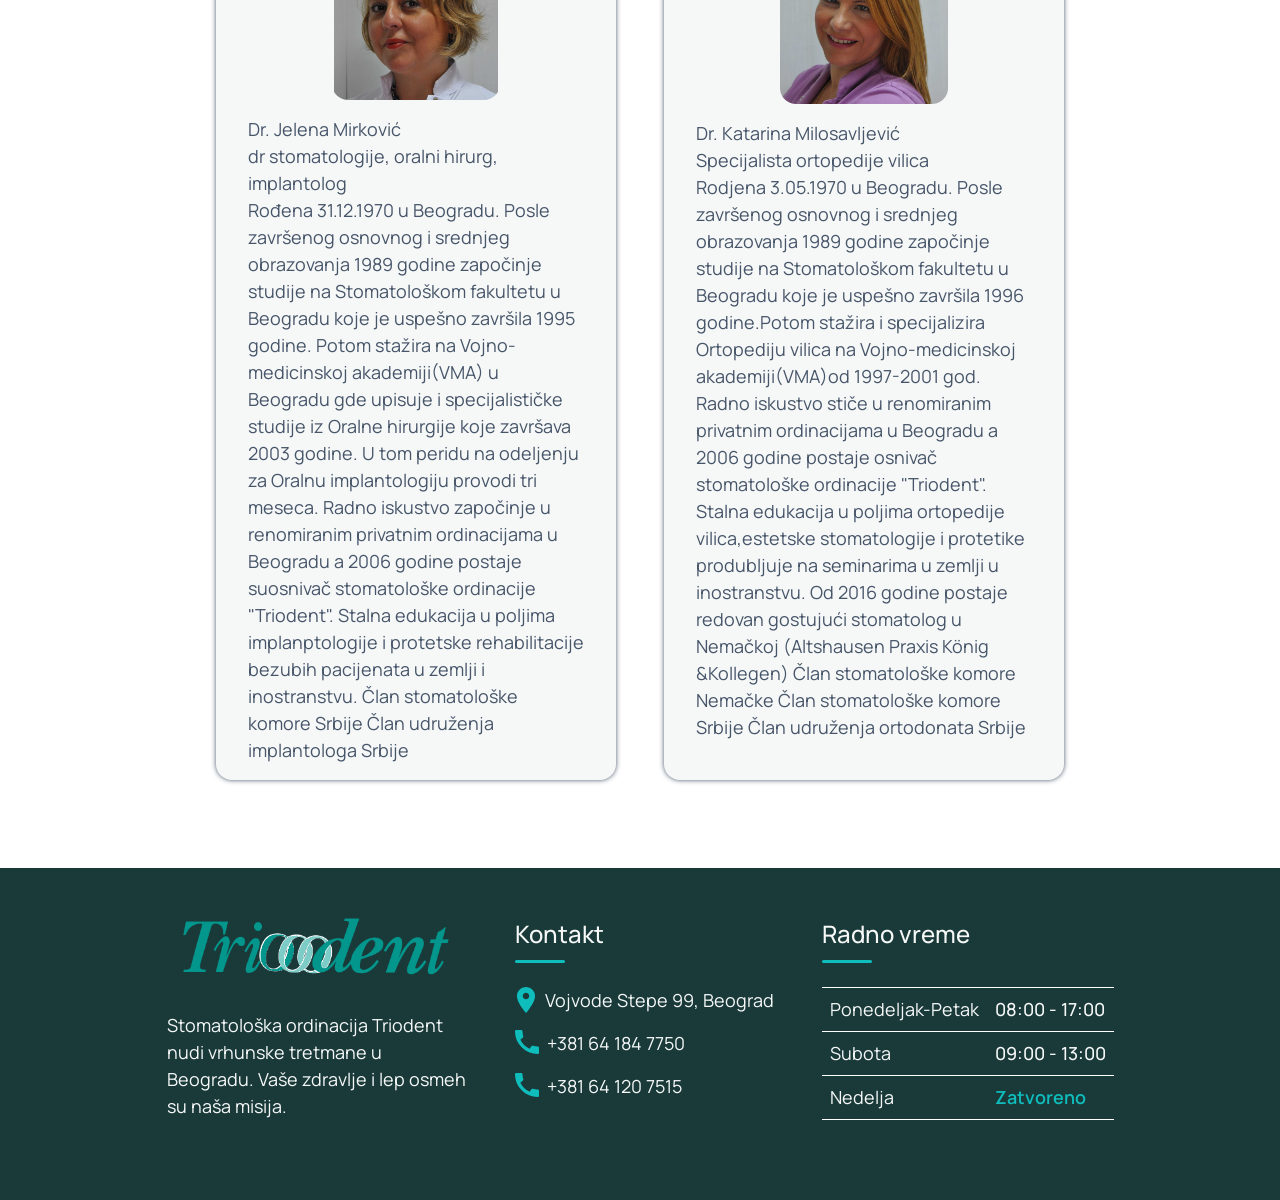
==== commit d4ea1484: "Responsiveness added to about and usluge description class name typo fixed" ====
--- a/index.html
+++ b/index.html
@@ -99,7 +99,7 @@
 
 			<section class="usluge">
 				<h2 class="usluge-title heading">Naše usluge</h2>
-				<p class="usluge-descrioption">
+				<p class="usluge-description">
 					Sveobuhvatna stomatološka rešenja na jednom mestu, prilagođena Vašim
 					potrebama i željama.
 				</p>
--- a/css/stylesheet.css
+++ b/css/stylesheet.css
@@ -266,6 +266,17 @@
 	gap: 1.5rem;
 }
 
+@media (max-width: 825px) {
+	.about-container {
+		grid-template-columns: 1fr;
+	}
+
+	.about-image-container {
+		width: 70%;
+		margin-inline: auto;
+	}
+}
+
 .highlight-wrapper {
 	display: flex;
 	gap: 2rem;
@@ -301,6 +312,7 @@
 	max-width: 38rem;
 	text-align: center;
 	margin-inline: auto;
+	padding-inline: 2rem;
 }
 
 .card-container {
@@ -486,6 +498,15 @@
 	grid-area: map;
 }
 
+@media (max-width: 825px) {
+	.footer-wrapper {
+		grid-template-areas:
+			"hours"
+			"text"
+			"contact";
+	}
+}
+
 .text-highlight {
 	color: var(--clr-accent-400);
 	font-weight: 600;
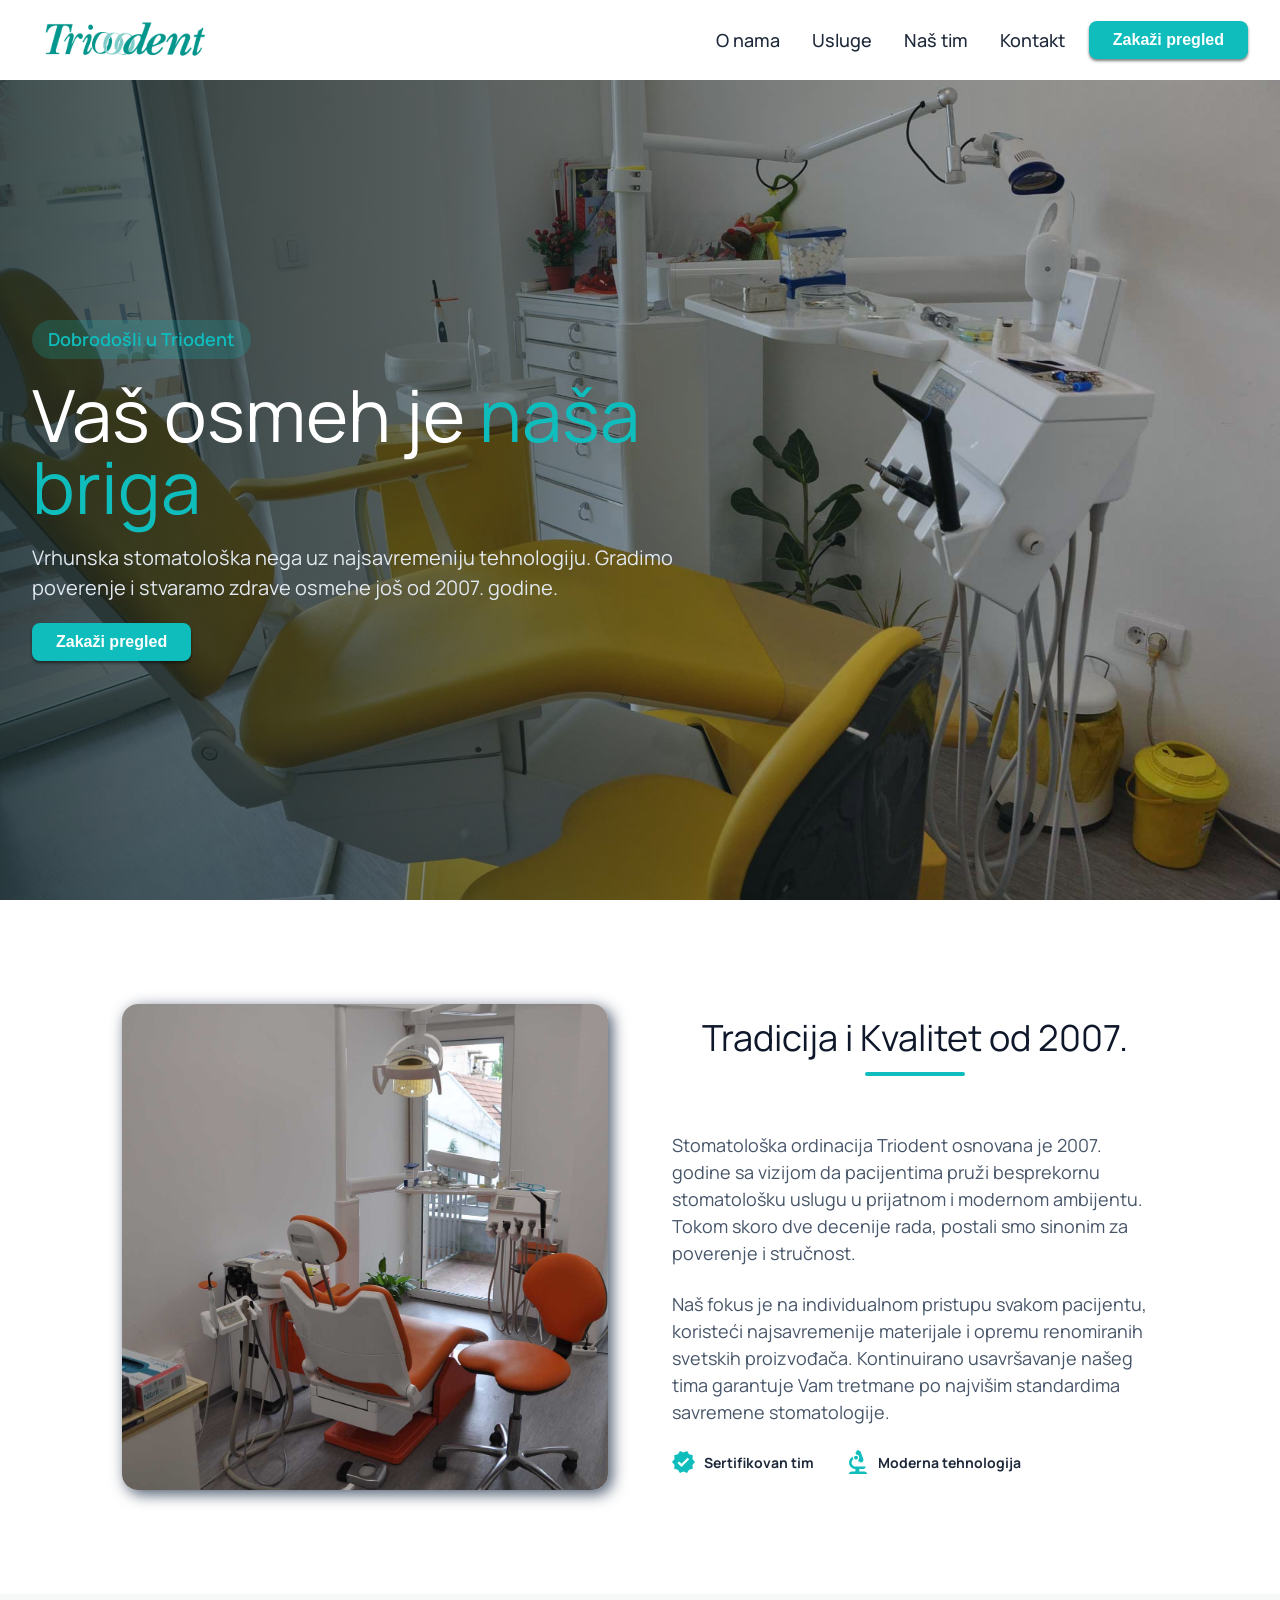
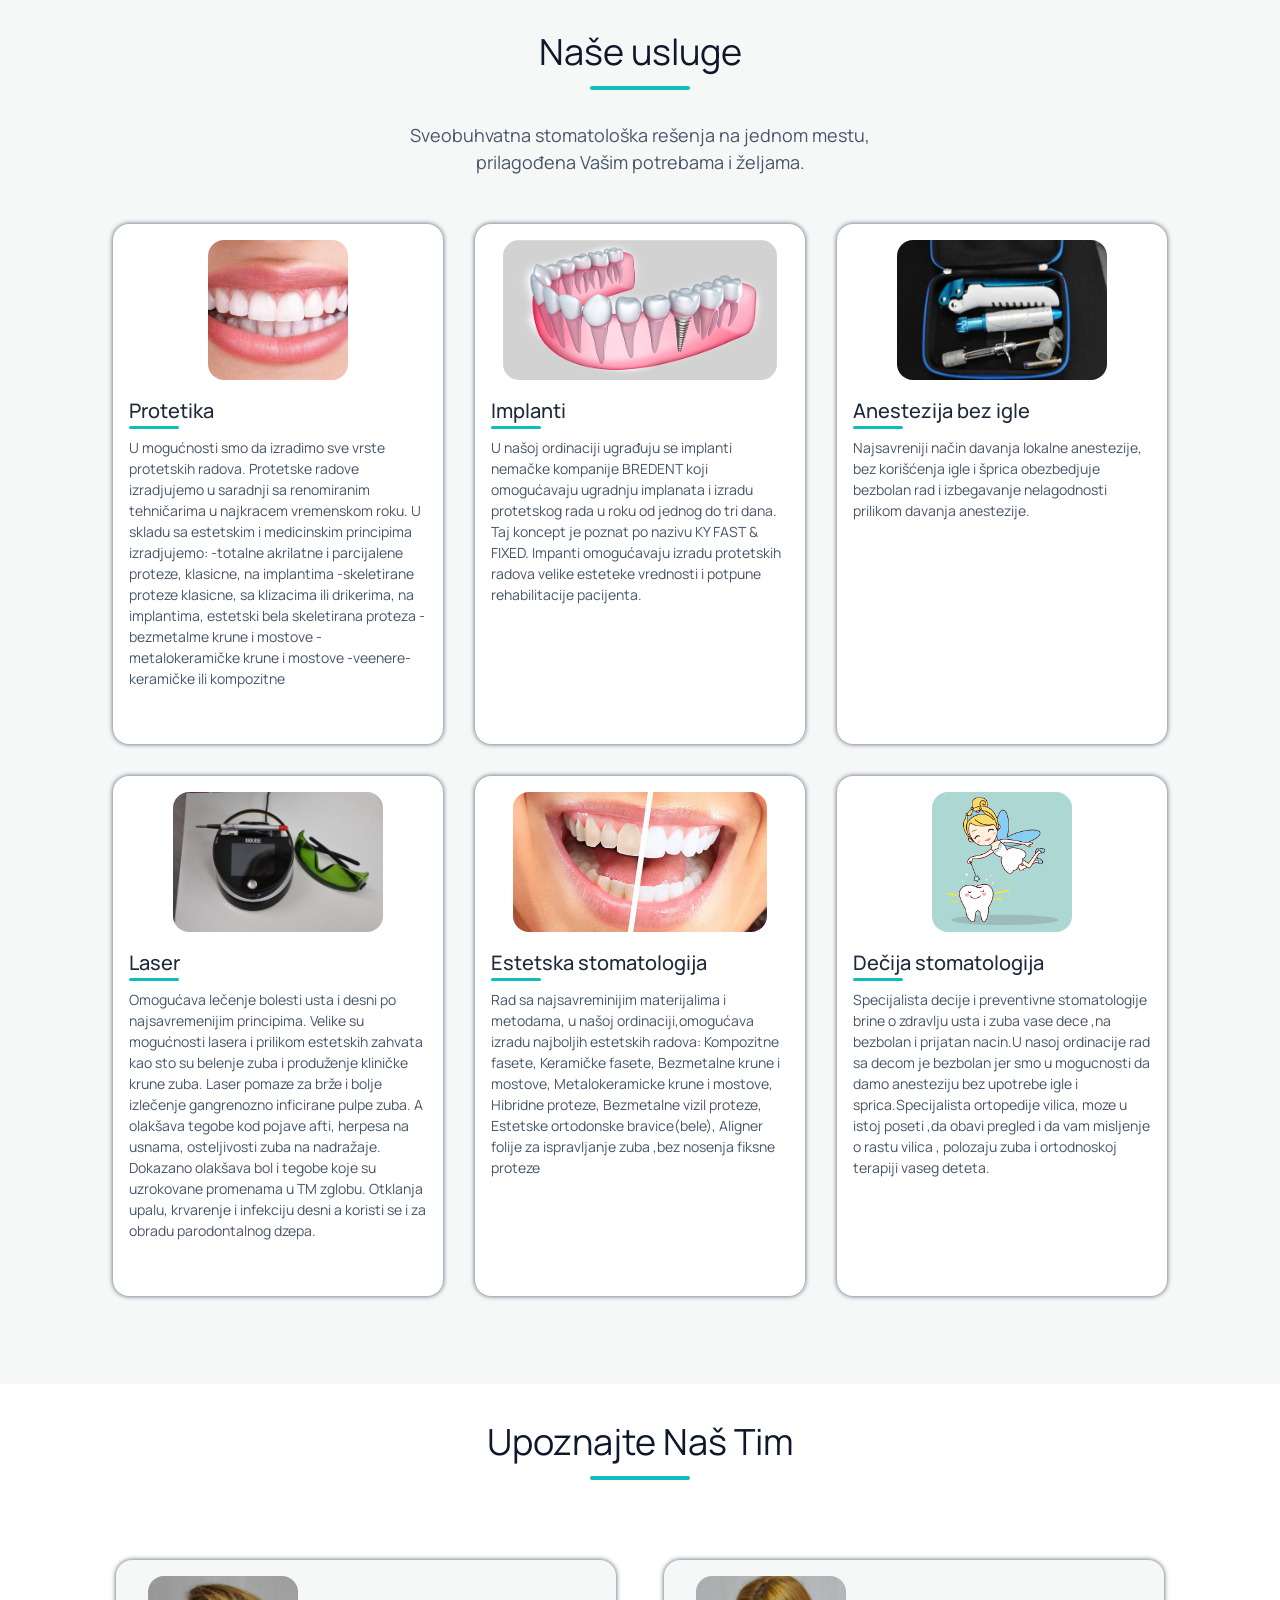
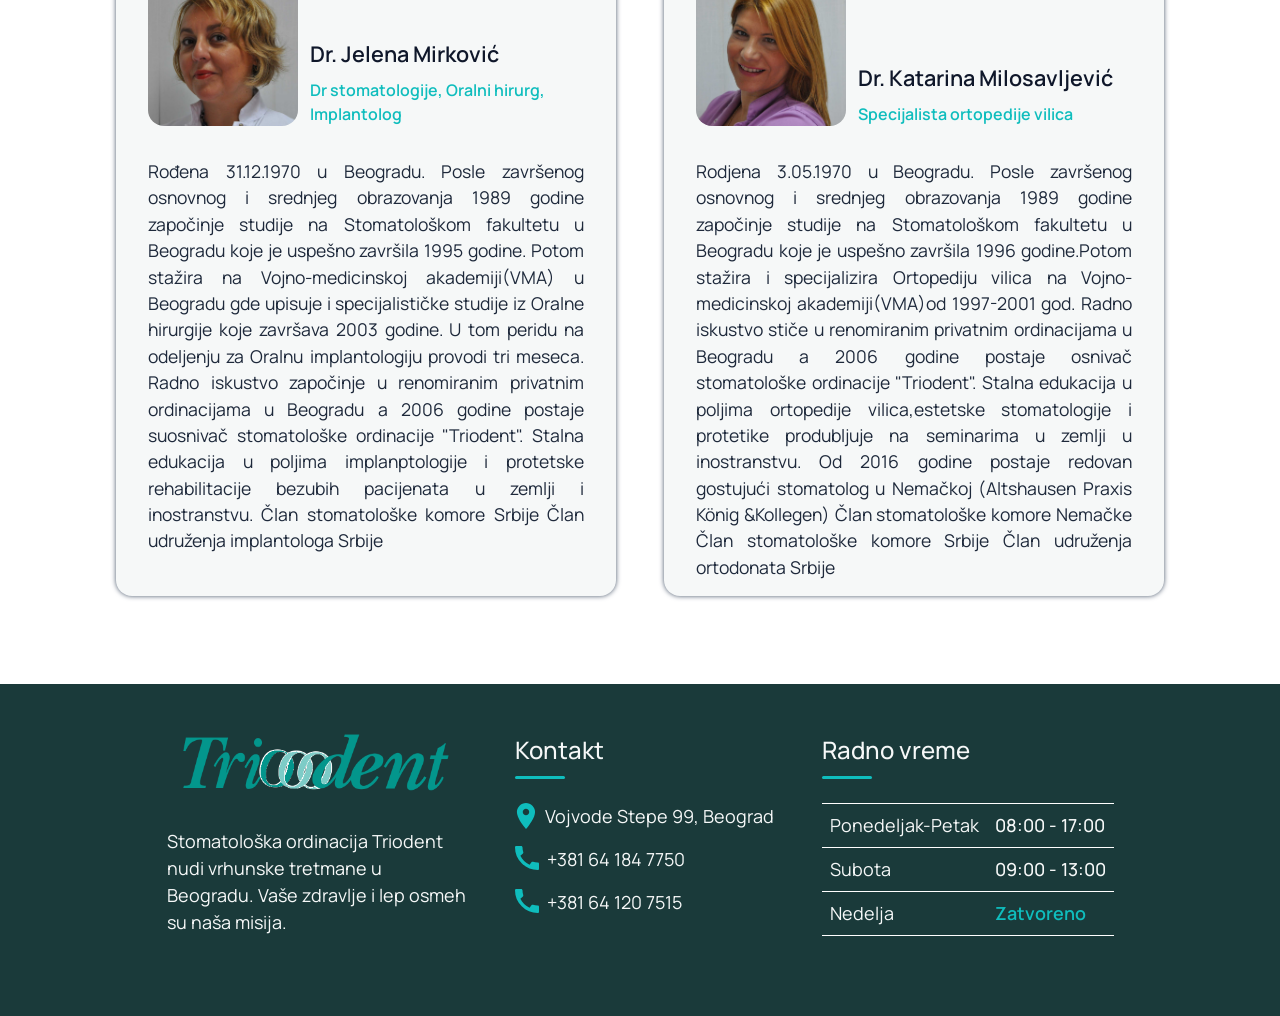
==== commit 32ff80c0: "Team member cards done and resposiveness fixed" ====
--- a/index.html
+++ b/index.html
@@ -39,9 +39,9 @@
 						><img src="assets/close.svg" alt="close" class="nav-close"
 					/></label>
 					<ul class="nav-links">
-						<li><a href="" class="nav-link">O nama</a></li>
-						<li><a href="" class="nav-link">Usluge</a></li>
-						<li><a href="" class="nav-link">Naš tim</a></li>
+						<li><a href="#about" class="nav-link">O nama</a></li>
+						<li><a href="#usluge" class="nav-link">Usluge</a></li>
+						<li><a href="#team" class="nav-link">Naš tim</a></li>
 						<li><a href="" class="nav-link">Kontakt</a></li>
 					</ul>
 					<button class="action-button">Zakaži pregled</button>
@@ -68,7 +68,7 @@
 				</div>
 			</section>
 
-			<section class="about">
+			<section class="about" id="about">
 				<div class="about-container">
 					<div class="about-image-container"></div>
 					<div class="about-content">
@@ -97,7 +97,7 @@
 				</div>
 			</section>
 
-			<section class="usluge">
+			<section class="usluge" id="usluge">
 				<h2 class="usluge-title heading">Naše usluge</h2>
 				<p class="usluge-description">
 					Sveobuhvatna stomatološka rešenja na jednom mestu, prilagođena Vašim
@@ -182,68 +182,71 @@
 				</div>
 			</section>
 
-			<section class="team">
+			<section class="team" id="team">
 				<h2 class="team-title heading">Upoznajte Naš Tim</h2>
-				<p class="team-description"></p>
+				<!-- <p class="team-description"></p> -->
 				<div class="team-members">
 					<div class="team-member-container">
 						<div class="team-member">
-							<div class="img-container">
-								<img
-									src="assets/triodentJelena.jpg"
-									alt=""
-									class="team-member-img" />
+							<div class="team-member-heading">
+								<div class="img-container">
+									<img
+										src="assets/triodentJelena.jpg"
+										alt=""
+										class="team-member-img" />
+								</div>
+								<div class="team-member-info">
+									<p class="team-member-name">Dr. Jelena Mirković</p>
+									<p class="team-member-highlight">
+										Dr stomatologije, Oralni hirurg, Implantolog
+									</p>
+								</div>
 							</div>
-							<div class="team-member-info">
-								<p class="team-member-name">Dr. Jelena Mirković</p>
-								<span class="team-member-highlight"
-									>dr stomatologije, oralni hirurg, implantolog</span
-								>
-								<p class="team-member-description">
-									Rođena 31.12.1970 u Beogradu. Posle završenog osnovnog i
-									srednjeg obrazovanja 1989 godine započinje studije na
-									Stomatološkom fakultetu u Beogradu koje je uspešno završila
-									1995 godine. Potom stažira na Vojno-medicinskoj akademiji(VMA)
-									u Beogradu gde upisuje i specijalističke studije iz Oralne
-									hirurgije koje završava 2003 godine. U tom peridu na odeljenju
-									za Oralnu implantologiju provodi tri meseca. Radno iskustvo
-									započinje u renomiranim privatnim ordinacijama u Beogradu a
-									2006 godine postaje suosnivač stomatološke ordinacije
-									"Triodent". Stalna edukacija u poljima implanptologije i
-									protetske rehabilitacije bezubih pacijenata u zemlji i
-									inostranstvu. Član stomatološke komore Srbije Član udruženja
-									implantologa Srbije
-								</p>
-							</div>
+							<p class="team-member-description">
+								Rođena 31.12.1970 u Beogradu. Posle završenog osnovnog i
+								srednjeg obrazovanja 1989 godine započinje studije na
+								Stomatološkom fakultetu u Beogradu koje je uspešno završila 1995
+								godine. Potom stažira na Vojno-medicinskoj akademiji(VMA) u
+								Beogradu gde upisuje i specijalističke studije iz Oralne
+								hirurgije koje završava 2003 godine. U tom peridu na odeljenju
+								za Oralnu implantologiju provodi tri meseca. Radno iskustvo
+								započinje u renomiranim privatnim ordinacijama u Beogradu a 2006
+								godine postaje suosnivač stomatološke ordinacije "Triodent".
+								Stalna edukacija u poljima implanptologije i protetske
+								rehabilitacije bezubih pacijenata u zemlji i inostranstvu. Član
+								stomatološke komore Srbije Član udruženja implantologa Srbije
+							</p>
 						</div>
 						<div class="team-member">
-							<div class="img-container">
-								<img
-									src="assets/triodentKatarina.jpg"
-									alt=""
-									class="team-member-img" />
+							<div class="team-member-heading">
+								<div class="img-container">
+									<img
+										src="assets/triodentKatarina.jpg"
+										alt=""
+										class="team-member-img" />
+								</div>
+								<div class="team-member-info">
+									<p class="team-member-name">Dr. Katarina Milosavljević</p>
+									<p class="team-member-highlight">
+										Specijalista ortopedije vilica
+									</p>
+								</div>
 							</div>
-							<div class="team-member-info">
-								<p class="team-member-name">Dr. Katarina Milosavljević</p>
-								<span class="team-member-highlight"
-									>Specijalista ortopedije vilica</span
-								>
-								<p class="team-member-description">
-									Rodjena 3.05.1970 u Beogradu. Posle završenog osnovnog i
-									srednjeg obrazovanja 1989 godine započinje studije na
-									Stomatološkom fakultetu u Beogradu koje je uspešno završila
-									1996 godine.Potom stažira i specijalizira Ortopediju vilica na
-									Vojno-medicinskoj akademiji(VMA)od 1997-2001 god. Radno
-									iskustvo stiče u renomiranim privatnim ordinacijama u Beogradu
-									a 2006 godine postaje osnivač stomatološke ordinacije
-									"Triodent". Stalna edukacija u poljima ortopedije
-									vilica,estetske stomatologije i protetike produbljuje na
-									seminarima u zemlji u inostranstvu. Od 2016 godine postaje
-									redovan gostujući stomatolog u Nemačkoj (Altshausen Praxis
-									König &Kollegen) Član stomatološke komore Nemačke Član
-									stomatološke komore Srbije Član udruženja ortodonata Srbije
-								</p>
-							</div>
+							<p class="team-member-description">
+								Rodjena 3.05.1970 u Beogradu. Posle završenog osnovnog i
+								srednjeg obrazovanja 1989 godine započinje studije na
+								Stomatološkom fakultetu u Beogradu koje je uspešno završila 1996
+								godine.Potom stažira i specijalizira Ortopediju vilica na
+								Vojno-medicinskoj akademiji(VMA)od 1997-2001 god. Radno iskustvo
+								stiče u renomiranim privatnim ordinacijama u Beogradu a 2006
+								godine postaje osnivač stomatološke ordinacije "Triodent".
+								Stalna edukacija u poljima ortopedije vilica,estetske
+								stomatologije i protetike produbljuje na seminarima u zemlji u
+								inostranstvu. Od 2016 godine postaje redovan gostujući
+								stomatolog u Nemačkoj (Altshausen Praxis König &Kollegen) Član
+								stomatološke komore Nemačke Član stomatološke komore Srbije Član
+								udruženja ortodonata Srbije
+							</p>
 						</div>
 					</div>
 				</div>
--- a/css/stylesheet.css
+++ b/css/stylesheet.css
@@ -21,6 +21,7 @@
 html,
 body {
 	width: 100%;
+	scroll-behavior: smooth;
 }
 
 body {
@@ -217,6 +218,16 @@
 	font-weight: 400;
 }
 
+@media (max-width: 600px) {
+	.hero-title {
+		font-size: 3rem;
+	}
+
+	.hero-description {
+		font-size: 1rem;
+	}
+}
+
 /* Main */
 
 section {
@@ -234,6 +245,12 @@
 	padding-block-end: 2rem;
 }
 
+@media (max-width: 600px) {
+	.heading {
+		font-size: 1.75rem;
+	}
+}
+
 .about {
 	display: grid;
 	place-items: center;
@@ -266,17 +283,6 @@
 	gap: 1.5rem;
 }
 
-@media (max-width: 825px) {
-	.about-container {
-		grid-template-columns: 1fr;
-	}
-
-	.about-image-container {
-		width: 70%;
-		margin-inline: auto;
-	}
-}
-
 .highlight-wrapper {
 	display: flex;
 	gap: 2rem;
@@ -295,6 +301,24 @@
 .about-hightlight img {
 	height: 1.5rem;
 	width: 1.5rem;
+}
+
+@media (max-width: 825px) {
+	.about-container {
+		max-width: 100vw;
+		grid-template-columns: 1fr;
+	}
+
+	.about-image-container {
+		width: 70%;
+		margin-inline: auto;
+	}
+}
+
+@media (max-width: 480px) {
+	.highlight-wrapper {
+		flex-direction: column;
+	}
 }
 
 .heading::after {
@@ -322,31 +346,24 @@
 	flex-wrap: wrap;
 	max-width: 1100px;
 	padding-block: 3rem;
-
-	/* outline: blue 1px solid; */
 }
 
 .card {
 	flex-direction: column;
 	align-items: center;
-	width: 330px;
-	height: 500px;
+	width: min(95vw, 330px);
+	height: 520px;
 	display: flex;
 	padding: 1rem;
-	/* border: 1px solid var(--clr-primary-light); */
 	box-shadow: 0px 0px 5px var(--clr-primary-light);
 	border-radius: 1rem;
 	background-color: var(--clr-accent-100);
-
-	/* outline: red 1px solid; */
 }
 
 .card img {
 	height: 140px;
 	width: min-content;
 	border-radius: 1rem;
-
-	/* outline: green 1px solid; */
 }
 
 .card-title {
@@ -384,26 +401,65 @@
 	flex-wrap: wrap;
 	max-width: 1100px;
 	padding-block: 3rem;
+	padding-inline: 1rem;
 }
 
 .team-member {
 	display: flex;
 	flex-direction: column;
-	gap: 1rem;
-	width: 400px;
-	height: 860px;
+	gap: 2rem;
+	max-width: 500px;
+	flex-grow: 1;
 	padding: 1rem 2rem;
 	border-radius: 1rem;
 	background-color: var(--clr-body);
 	box-shadow: 0 0 5px var(--clr-primary-light);
 }
 
-.team-member .img-container {
-	margin-inline: auto;
-	width: 50%;
+.team-member .img-container img {
+	width: 150px;
 	aspect-ratio: 1;
 	border-radius: 1rem;
-	overflow: hidden;
+}
+
+.team-member-heading {
+	display: flex;
+	gap: 0.75rem;
+	justify-content: flex-start;
+	align-items: flex-end;
+}
+
+.team-member-info {
+	display: flex;
+	flex-direction: column;
+	gap: 0.5rem;
+}
+
+.team-member-name {
+	font-size: 1.35rem;
+	font-weight: 600;
+	color: var(--clr-primary-dark);
+}
+
+.team-member-highlight {
+	font-size: 1rem;
+	font-weight: 600;
+	color: var(--clr-accent-400);
+}
+
+.team-member-description {
+	font-size: 1.1rem;
+	color: var(--clr-primary);
+	line-height: 1.5;
+	text-align: justify;
+}
+
+@media (max-width: 480px) {
+	.team-member-heading {
+		flex-direction: column;
+		align-items: center;
+		text-align: center;
+	}
 }
 
 /* Footer */
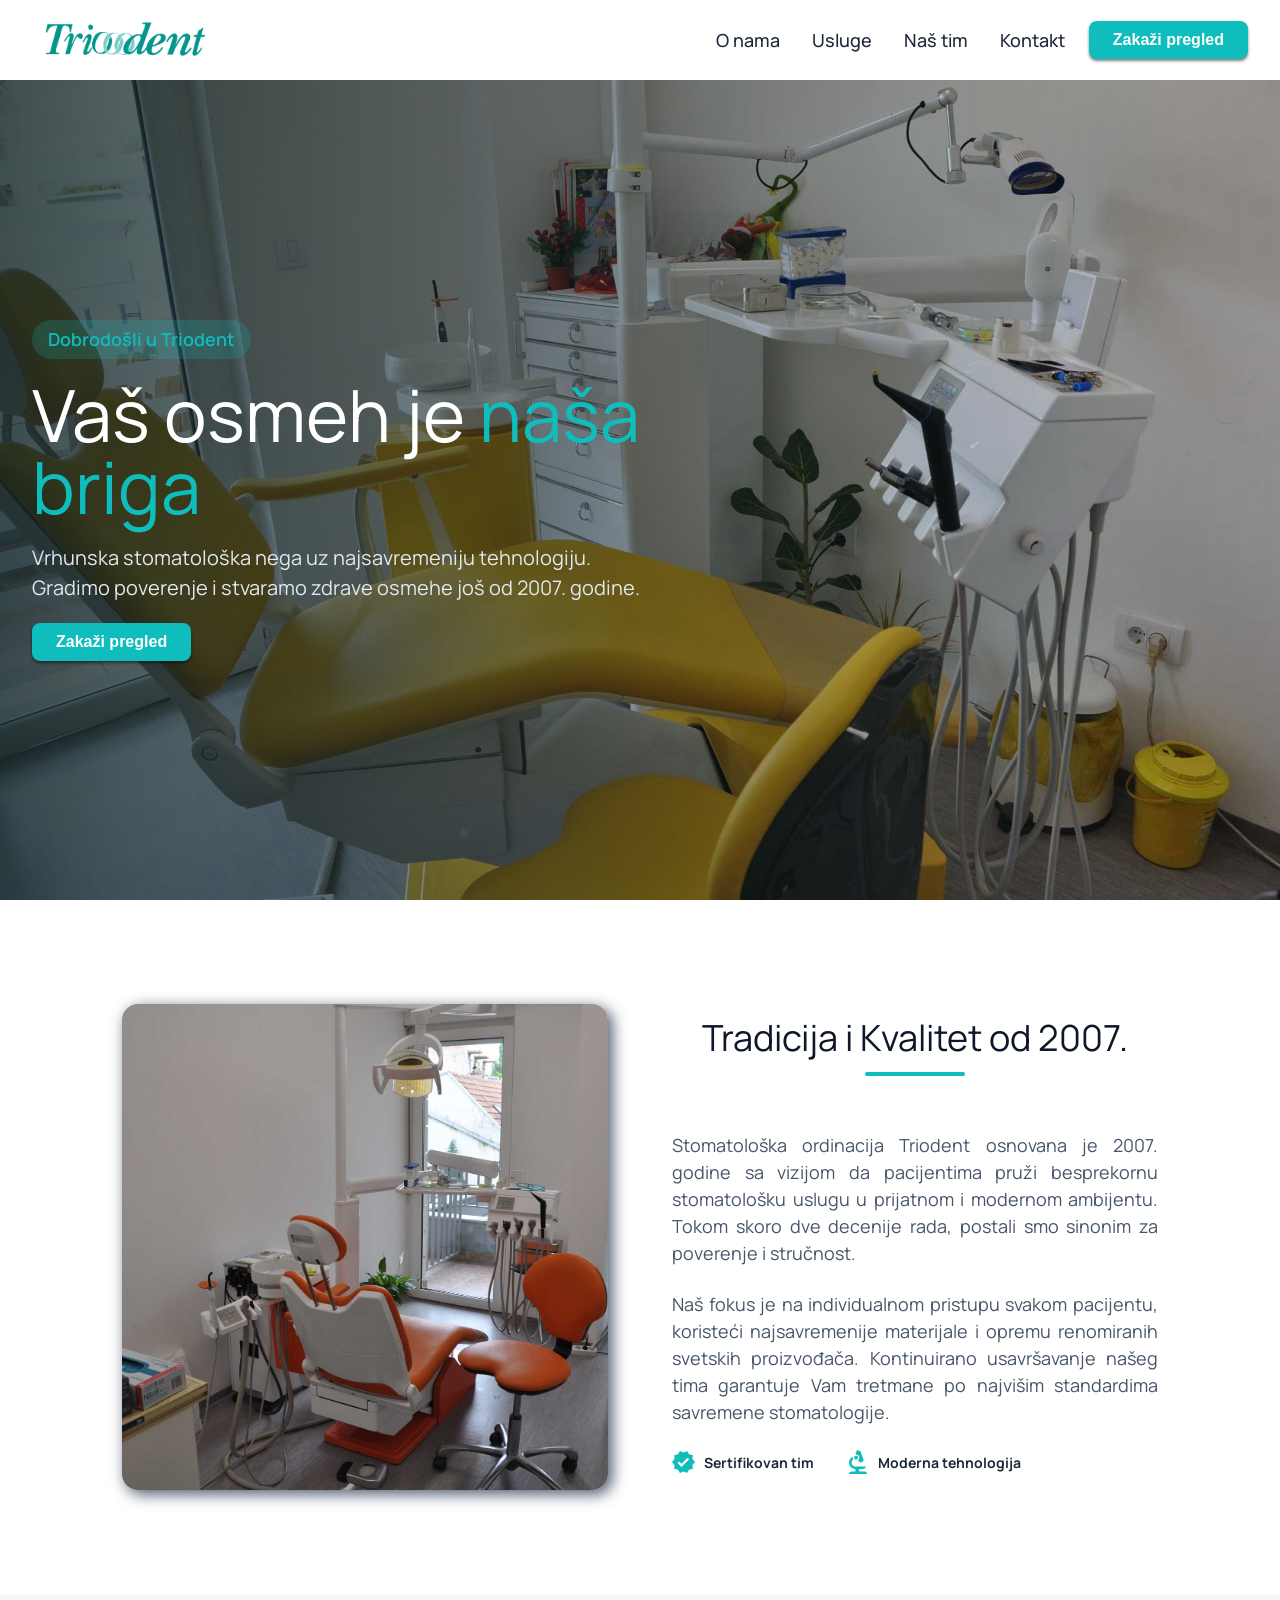
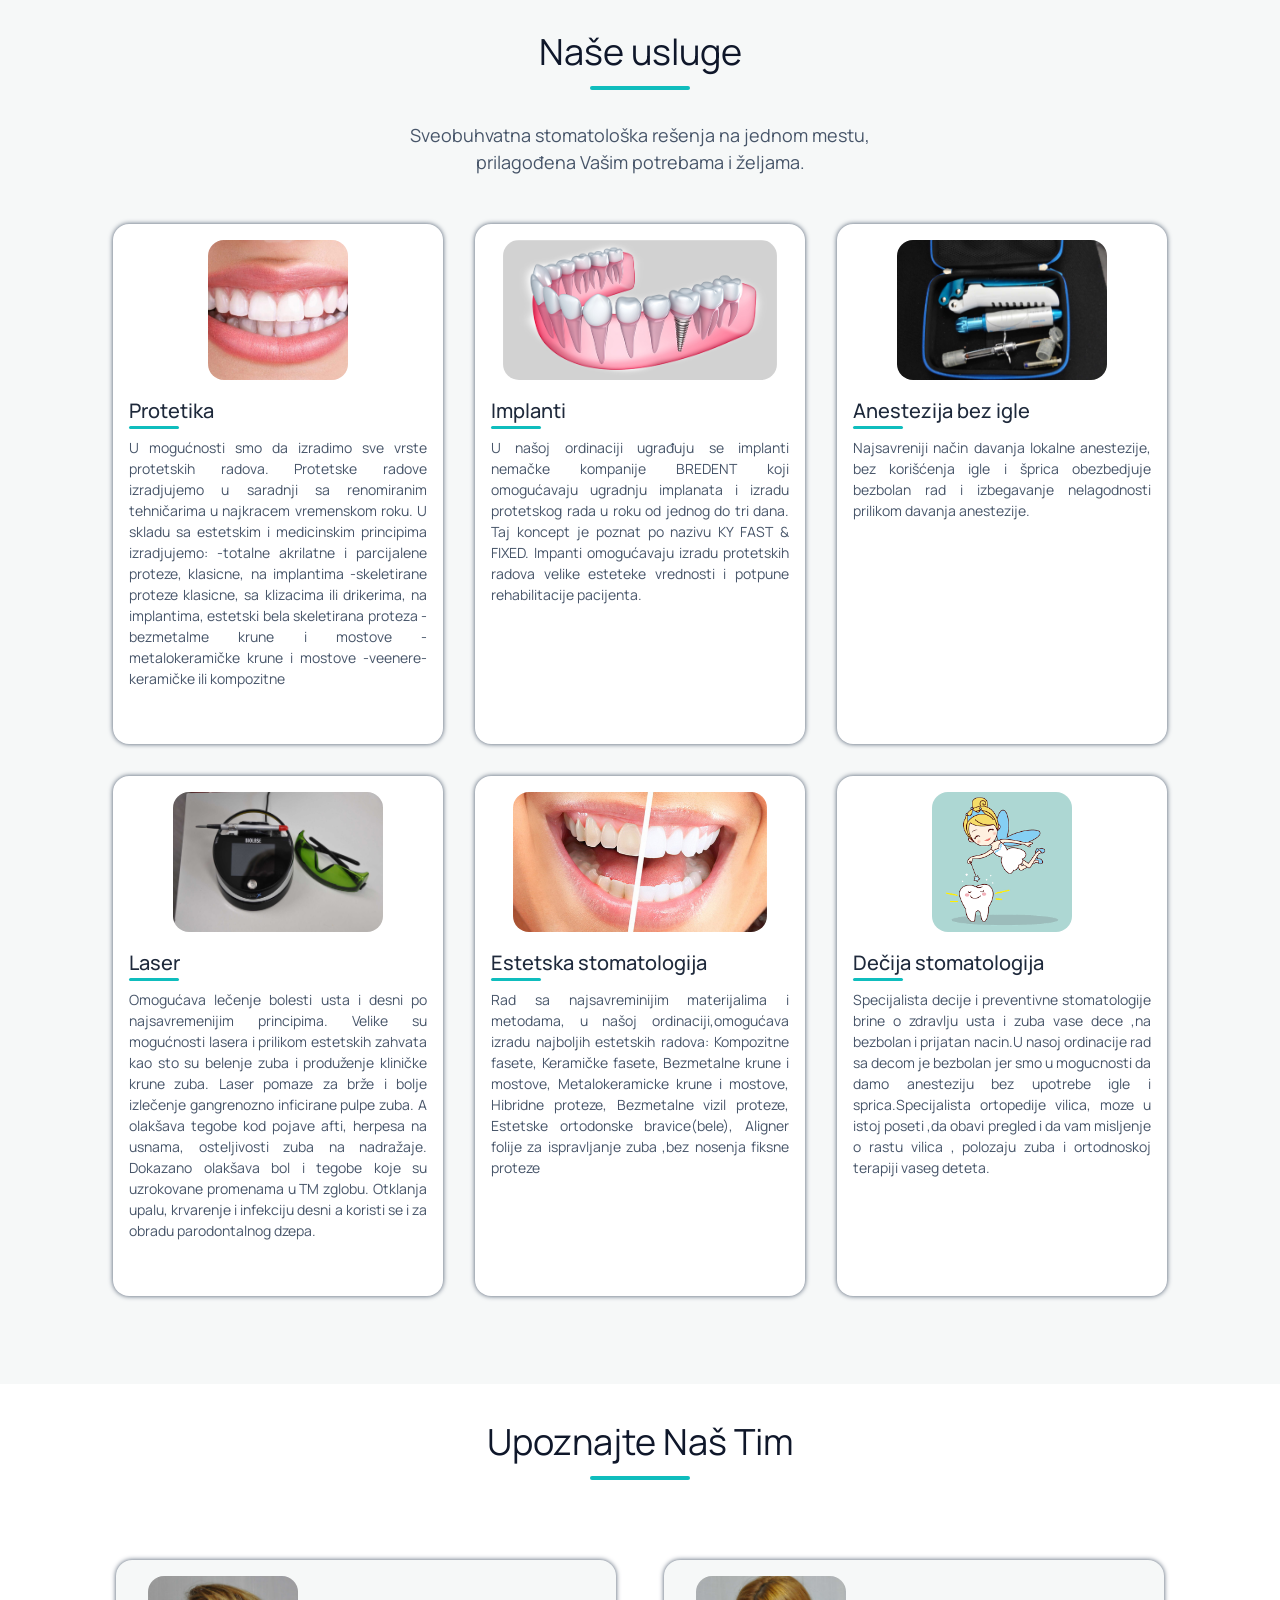
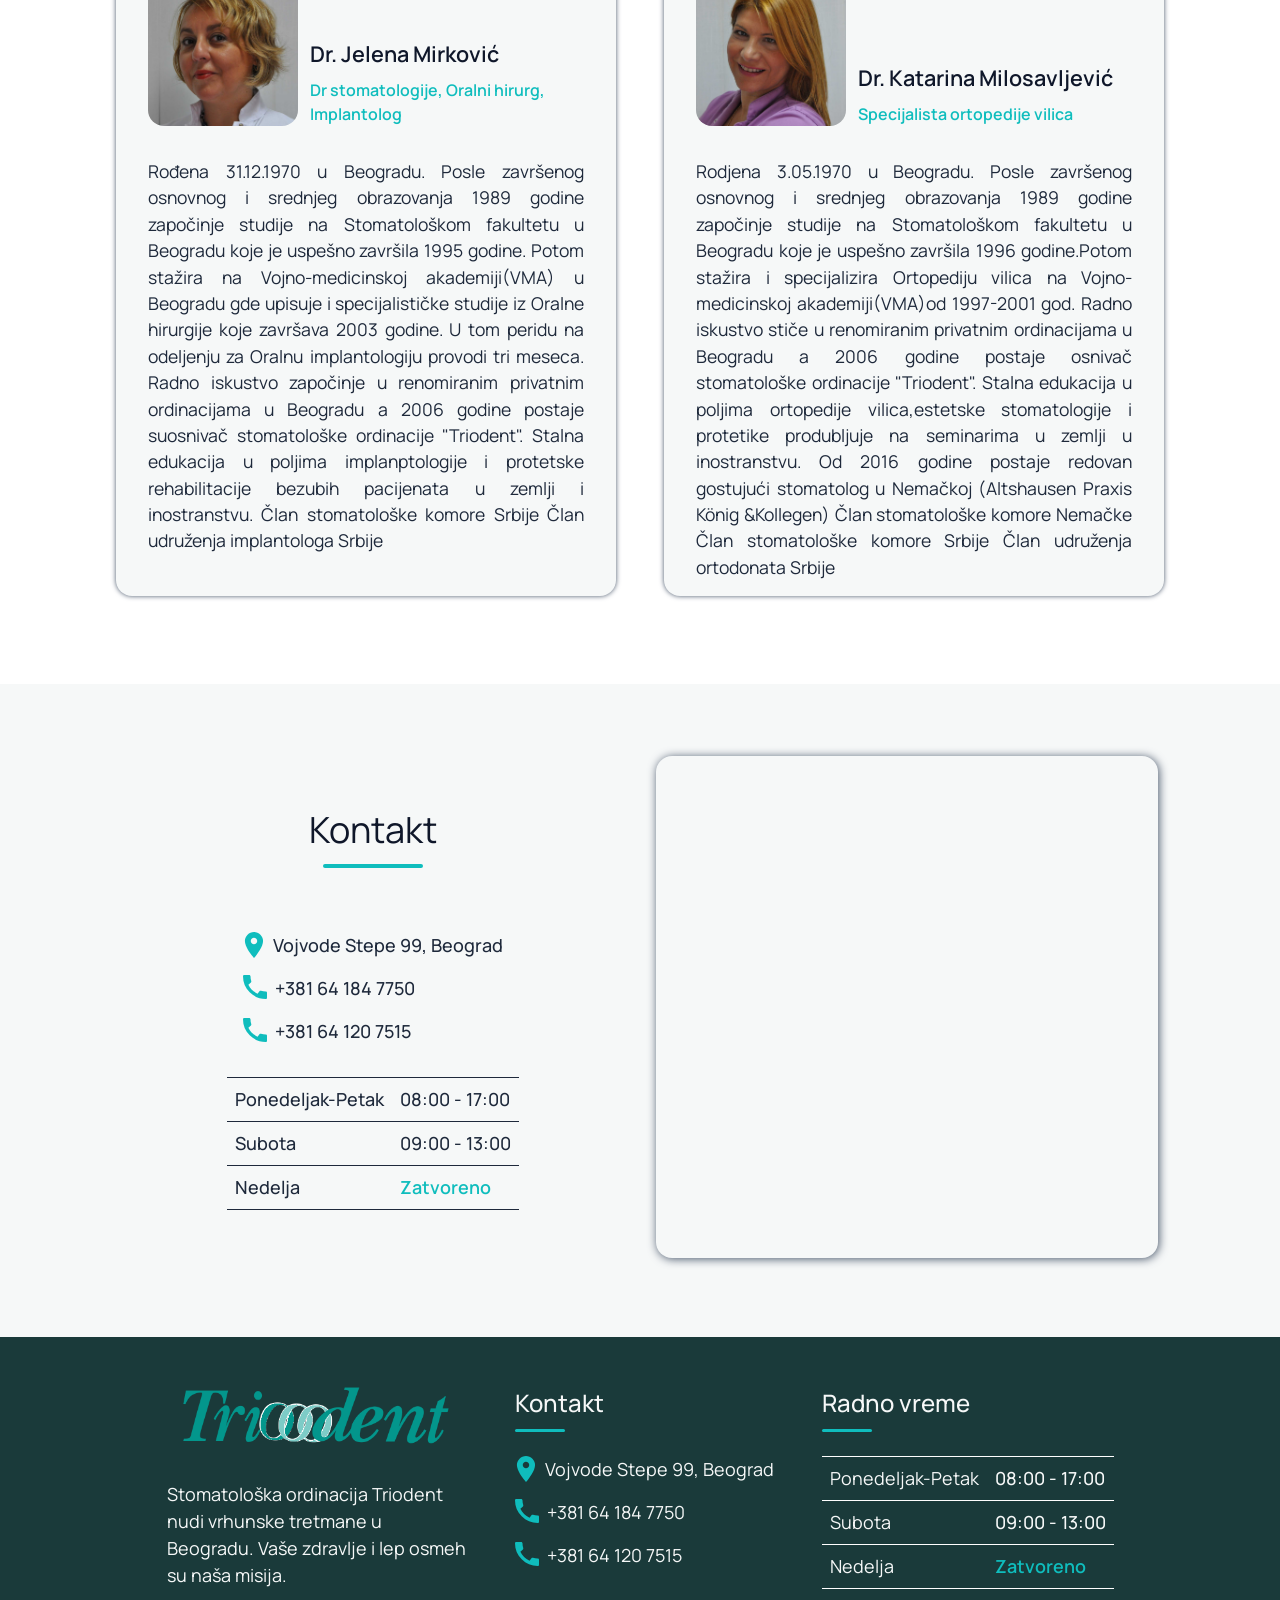
==== commit bd007a79: "Contact section added and small fix to hero container padding" ====
--- a/index.html
+++ b/index.html
@@ -42,7 +42,7 @@
 						<li><a href="#about" class="nav-link">O nama</a></li>
 						<li><a href="#usluge" class="nav-link">Usluge</a></li>
 						<li><a href="#team" class="nav-link">Naš tim</a></li>
-						<li><a href="" class="nav-link">Kontakt</a></li>
+						<li><a href="#contact" class="nav-link">Kontakt</a></li>
 					</ul>
 					<button class="action-button">Zakaži pregled</button>
 				</div>
@@ -251,6 +251,70 @@
 					</div>
 				</div>
 			</section>
+
+			<section class="contact" id="contact">
+				<div class="contact-wrapper">
+					<div class="contact-info">
+						<h2 class="heading">Kontakt</h2>
+						<div class="contact-phone-address">
+							<div class="contact-row">
+								<svg
+									width="22"
+									height="26"
+									viewBox="0 0 14 20"
+									fill="none"
+									xmlns="http://www.w3.org/2000/svg">
+									<path
+										d="M5.22656 8.74219C5.71094 9.22656 6.29688 9.46875 6.98438 9.46875C7.67188 9.46875 8.25781 9.22656 8.74219 8.74219C9.22656 8.25781 9.46875 7.67188 9.46875 6.98438C9.46875 6.29688 9.22656 5.71094 8.74219 5.22656C8.25781 4.74219 7.67188 4.5 6.98438 4.5C6.29688 4.5 5.71094 4.74219 5.22656 5.22656C4.74219 5.71094 4.5 6.29688 4.5 6.98438C4.5 7.67188 4.74219 8.25781 5.22656 8.74219ZM2.03906 2.03906C3.39844 0.679688 5.04688 0 6.98438 0C8.92188 0 10.5703 0.679688 11.9297 2.03906C13.2891 3.39844 13.9688 5.04688 13.9688 6.98438C13.9688 7.95312 13.7266 9.0625 13.2422 10.3125C12.7578 11.5625 12.1719 12.7344 11.4844 13.8281C10.7969 14.9219 10.1172 15.9453 9.44531 16.8984C8.77344 17.8516 8.20312 18.6094 7.73438 19.1719L6.98438 19.9688C6.79688 19.75 6.54688 19.4609 6.23438 19.1016C5.92188 18.7422 5.35938 18.0234 4.54688 16.9453C3.73438 15.8672 3.02344 14.8203 2.41406 13.8047C1.80469 12.7891 1.25 11.6406 0.75 10.3594C0.25 9.07812 0 7.95312 0 6.98438C0 5.04688 0.679688 3.39844 2.03906 2.03906Z"
+										fill="#0FBDBD" />
+								</svg>
+								<p>Vojvode Stepe 99, Beograd</p>
+							</div>
+							<div class="contact-row">
+								<svg
+									width="24"
+									height="24"
+									viewBox="0 0 18 18"
+									fill="none"
+									xmlns="http://www.w3.org/2000/svg">
+									<path
+										d="M17.0156 12.375C17.2969 12.375 17.5312 12.4688 17.7188 12.6562C17.9062 12.8438 18 13.0781 18 13.3594V16.8281C18 17.6094 17.6719 18 17.0156 18C12.3594 18 8.35938 16.3281 5.01562 12.9844C1.67188 9.64062 0 5.64062 0 0.984375C0 0.328125 0.390625 0 1.17188 0H4.64062C4.92188 0 5.15625 0.09375 5.34375 0.28125C5.53125 0.46875 5.625 0.703125 5.625 0.984375C5.625 2.20312 5.8125 3.375 6.1875 4.5C6.3125 4.90625 6.23438 5.25 5.95312 5.53125L4.03125 7.21875C5.46875 10.2188 7.76562 12.4844 10.9219 14.0156L12.4688 12.0469C12.6562 11.8594 12.8906 11.7656 13.1719 11.7656C13.3281 11.7656 13.4375 11.7812 13.5 11.8125C14.625 12.1875 15.7969 12.375 17.0156 12.375Z"
+										fill="#0FBDBD" />
+								</svg>
+								<p><a href="tel:+381641847750">+381 64 184 7750</a></p>
+							</div>
+							<div class="contact-row">
+								<svg
+									width="24"
+									height="24"
+									viewBox="0 0 18 18"
+									fill="none"
+									xmlns="http://www.w3.org/2000/svg">
+									<path
+										d="M17.0156 12.375C17.2969 12.375 17.5312 12.4688 17.7188 12.6562C17.9062 12.8438 18 13.0781 18 13.3594V16.8281C18 17.6094 17.6719 18 17.0156 18C12.3594 18 8.35938 16.3281 5.01562 12.9844C1.67188 9.64062 0 5.64062 0 0.984375C0 0.328125 0.390625 0 1.17188 0H4.64062C4.92188 0 5.15625 0.09375 5.34375 0.28125C5.53125 0.46875 5.625 0.703125 5.625 0.984375C5.625 2.20312 5.8125 3.375 6.1875 4.5C6.3125 4.90625 6.23438 5.25 5.95312 5.53125L4.03125 7.21875C5.46875 10.2188 7.76562 12.4844 10.9219 14.0156L12.4688 12.0469C12.6562 11.8594 12.8906 11.7656 13.1719 11.7656C13.3281 11.7656 13.4375 11.7812 13.5 11.8125C14.625 12.1875 15.7969 12.375 17.0156 12.375Z"
+										fill="#0FBDBD" />
+								</svg>
+								<p><a href="tel:+381641207515">+381 64 120 7515</a></p>
+							</div>
+						</div>
+						<div class="hours">
+							<p class="day">Ponedeljak-Petak</p>
+							<p class="hour">08:00 - 17:00</p>
+							<p class="day">Subota</p>
+							<p class="hour">09:00 - 13:00</p>
+							<p class="day">Nedelja</p>
+							<p class="hour text-highlight">Zatvoreno</p>
+						</div>
+					</div>
+					<div class="contact-map">
+						<iframe
+							src="https://www.google.com/maps/embed?pb=!1m18!1m12!1m3!1d2832.0360506268676!2d20.470575675906147!3d44.78007037107103!2m3!1f0!2f0!3f0!3m2!1i1024!2i768!4f13.1!3m3!1m2!1s0x475a70698c46c097%3A0x7655aa5143a73116!2sTRIODENT%20stomatoloska%20ordinacija!5e0!3m2!1ssr!2srs!4v1774441484999!5m2!1ssr!2srs"
+							allowfullscreen=""
+							loading="lazy"
+							referrerpolicy="no-referrer-when-downgrade"></iframe>
+					</div>
+				</div>
+			</section>
 		</main>
 
 		<footer class="main-footer">
--- a/css/stylesheet.css
+++ b/css/stylesheet.css
@@ -184,7 +184,7 @@
 	flex-direction: column;
 	justify-content: center;
 	align-items: flex-start;
-	padding-inline-start: 2rem;
+	padding-inline: 2rem;
 	gap: 1.25rem;
 }
 
@@ -255,6 +255,7 @@
 	display: grid;
 	place-items: center;
 	background-color: var(--clr-accent-100);
+	text-align: justify;
 }
 
 .about-container {
@@ -388,6 +389,7 @@
 	font-size: 0.875rem;
 	color: var(--clr-primary-light);
 	margin-top: 0.5rem;
+	text-align: justify;
 }
 
 .team {
@@ -459,6 +461,70 @@
 		flex-direction: column;
 		align-items: center;
 		text-align: center;
+	}
+}
+
+.contact-wrapper {
+	display: flex;
+	flex-direction: row;
+	justify-content: center;
+	align-items: center;
+	gap: 2rem;
+	padding: 2rem;
+	width: min(1100px, 95vw);
+}
+
+.contact-info {
+	display: flex;
+	flex-direction: column;
+	align-items: center;
+	gap: 2rem;
+	width: 50%;
+	font-weight: 500;
+	color: var(--clr-primary);
+}
+
+.contact-phone-address {
+	display: flex;
+	flex-direction: column;
+	gap: 1rem;
+}
+
+.contact-info a {
+	text-decoration: none;
+	color: var(--clr-primary);
+	font-weight: 500;
+}
+
+.contact-info .hours > * {
+	padding: 0.5rem;
+	border-bottom: 1px solid var(--clr-primary);
+}
+.contact-info .hours > *:nth-child(1),
+.contact-info .hours > *:nth-child(2) {
+	border-top: 1px solid var(--clr-primary);
+}
+
+.contact-map {
+	width: 50%;
+}
+
+.contact-map iframe {
+	width: 100%;
+	aspect-ratio: 1;
+	border: none;
+	border-radius: 1rem;
+	box-shadow: 1px 1px 10px var(--clr-primary-light);
+}
+
+@media (max-width: 825px) {
+	.contact-wrapper {
+		flex-direction: column;
+		gap: 4rem;
+	}
+	.contact-info,
+	.contact-map {
+		width: 100%;
 	}
 }
 
@@ -557,9 +623,9 @@
 @media (max-width: 825px) {
 	.footer-wrapper {
 		grid-template-areas:
-			"hours"
 			"text"
-			"contact";
+			"contact"
+			"hours";
 	}
 }
 
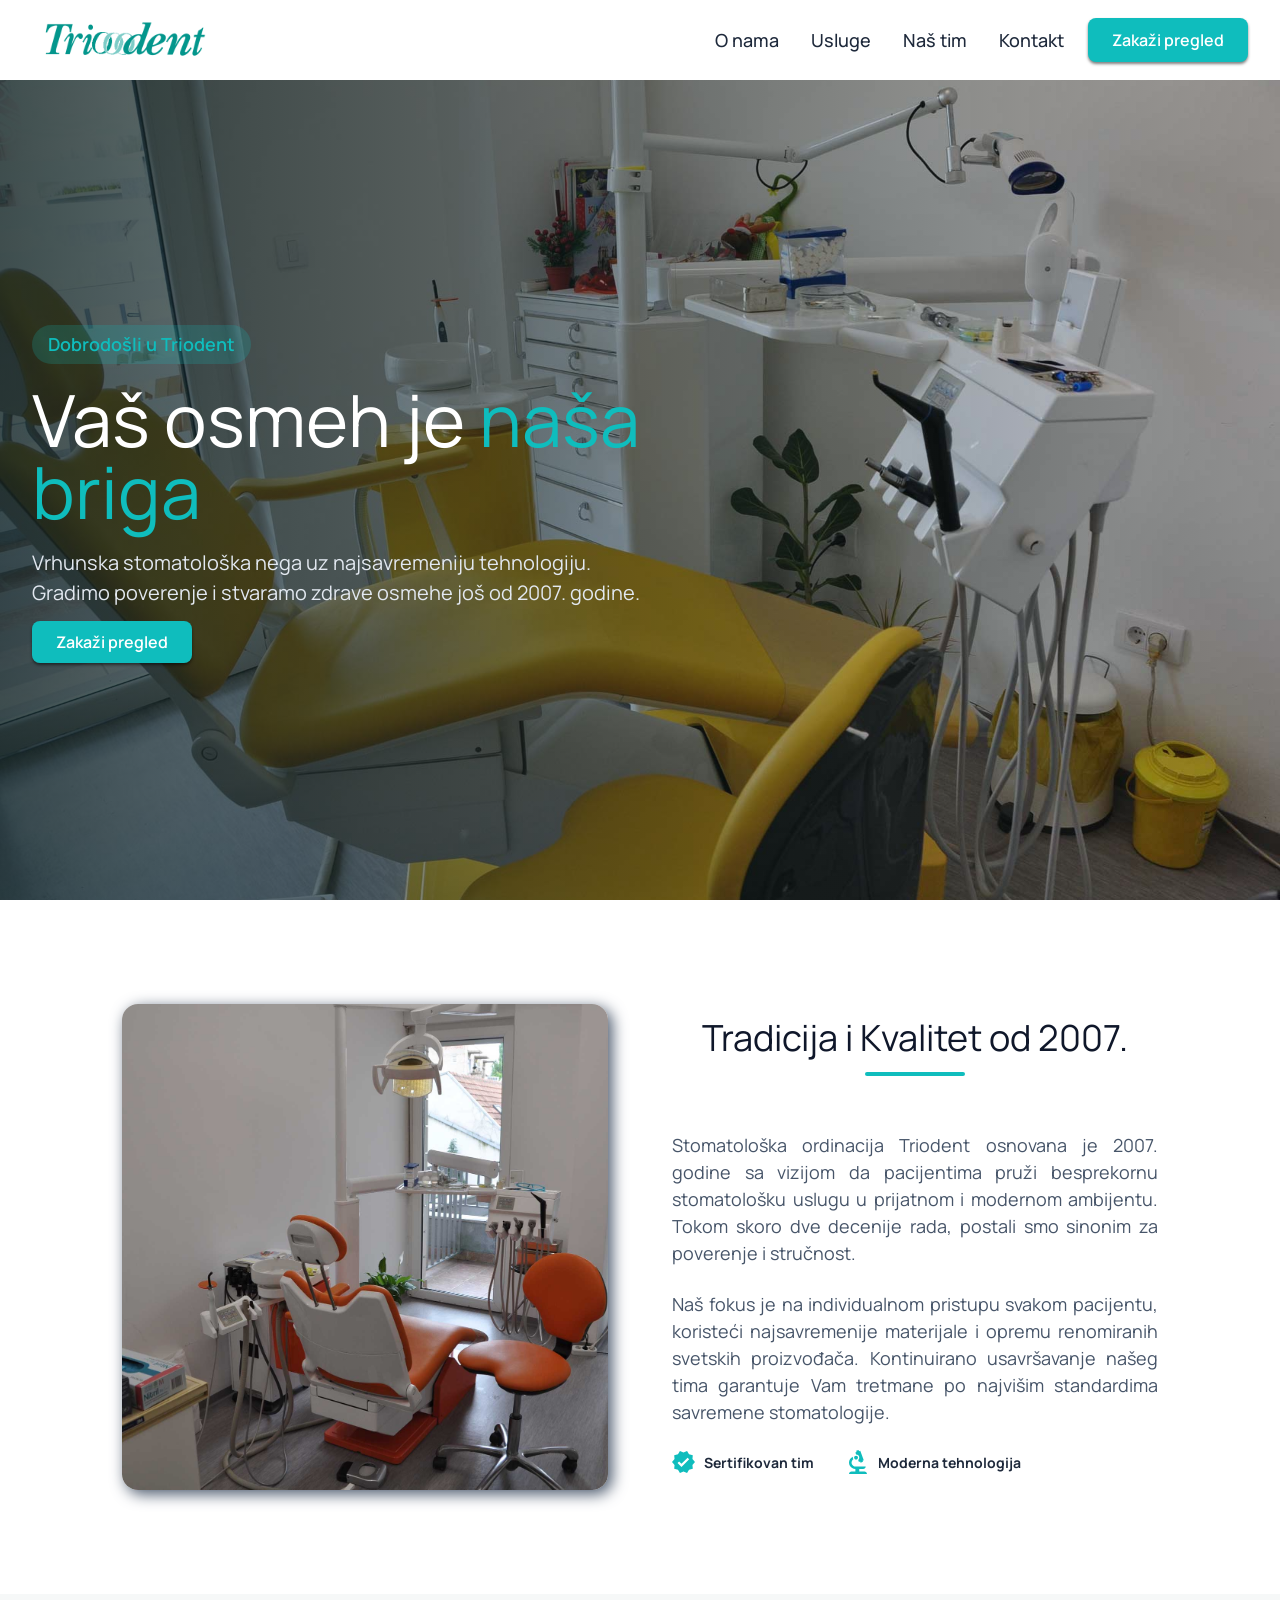
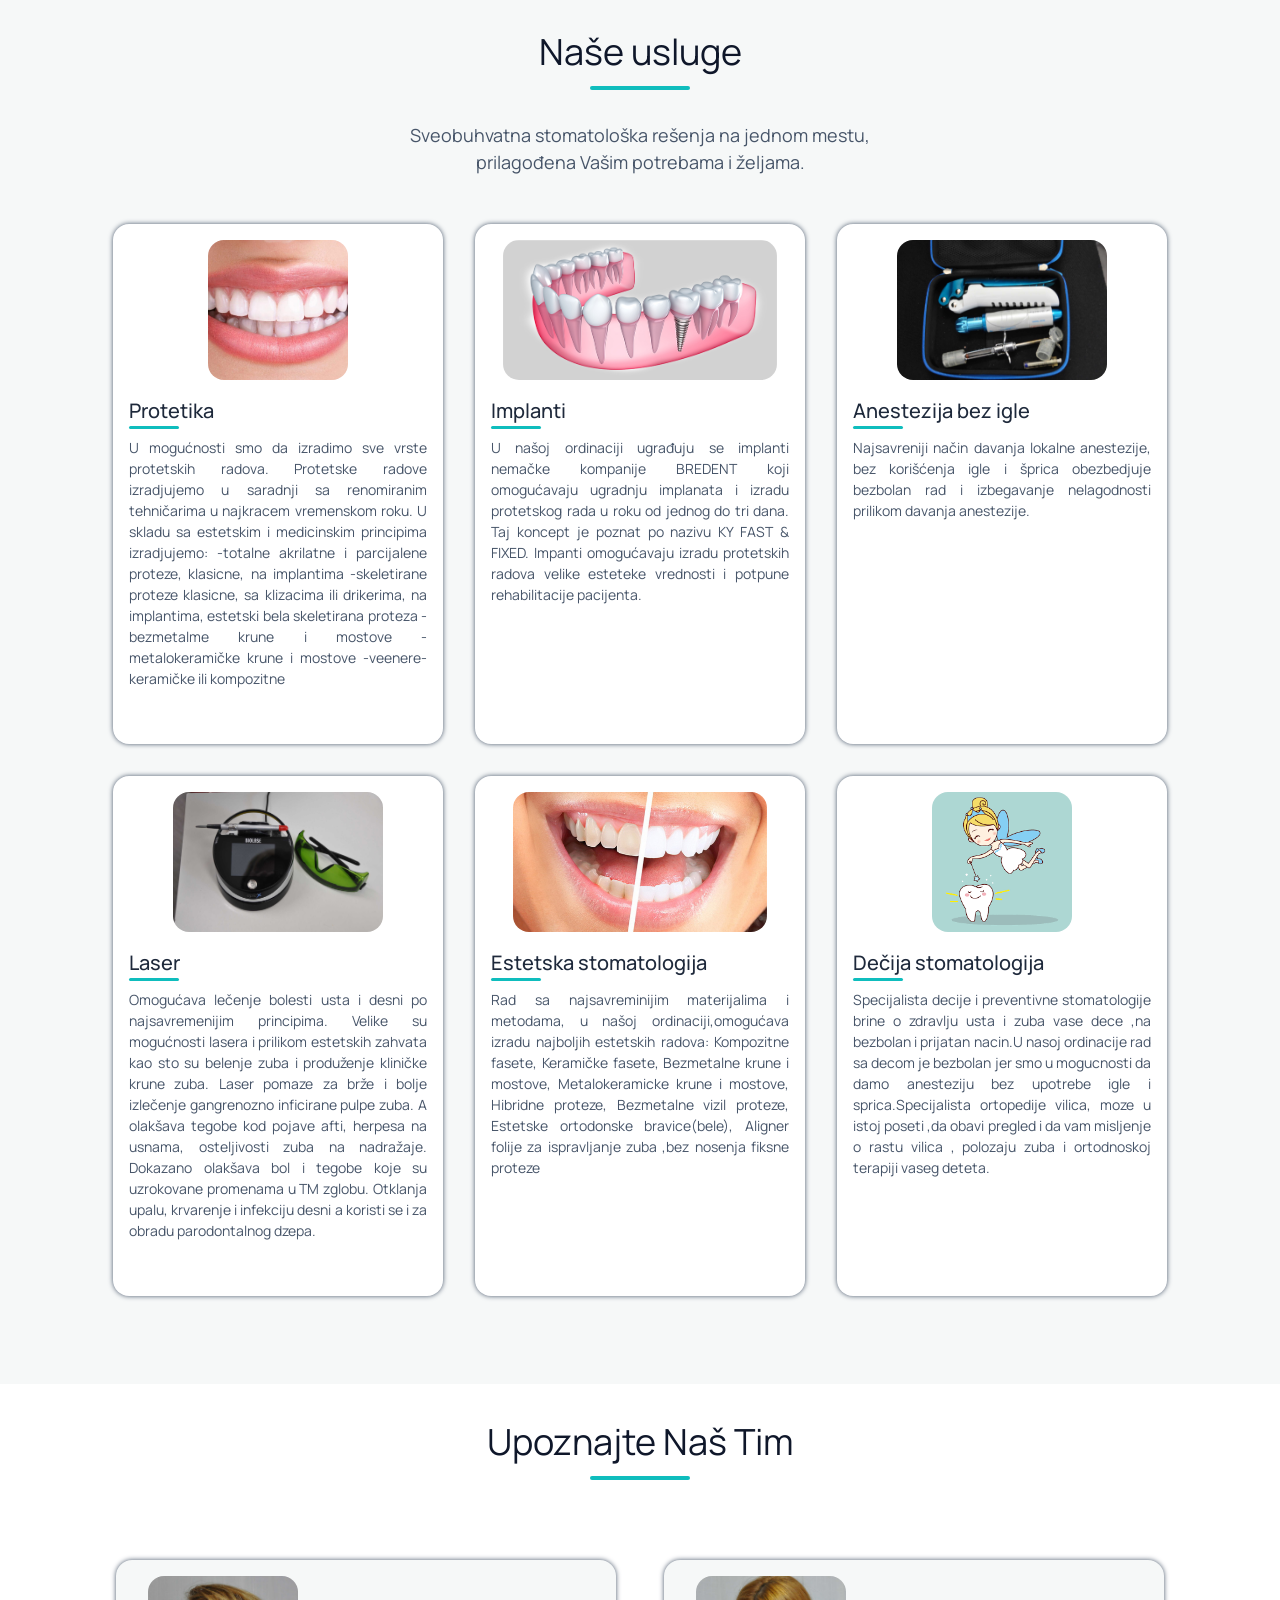
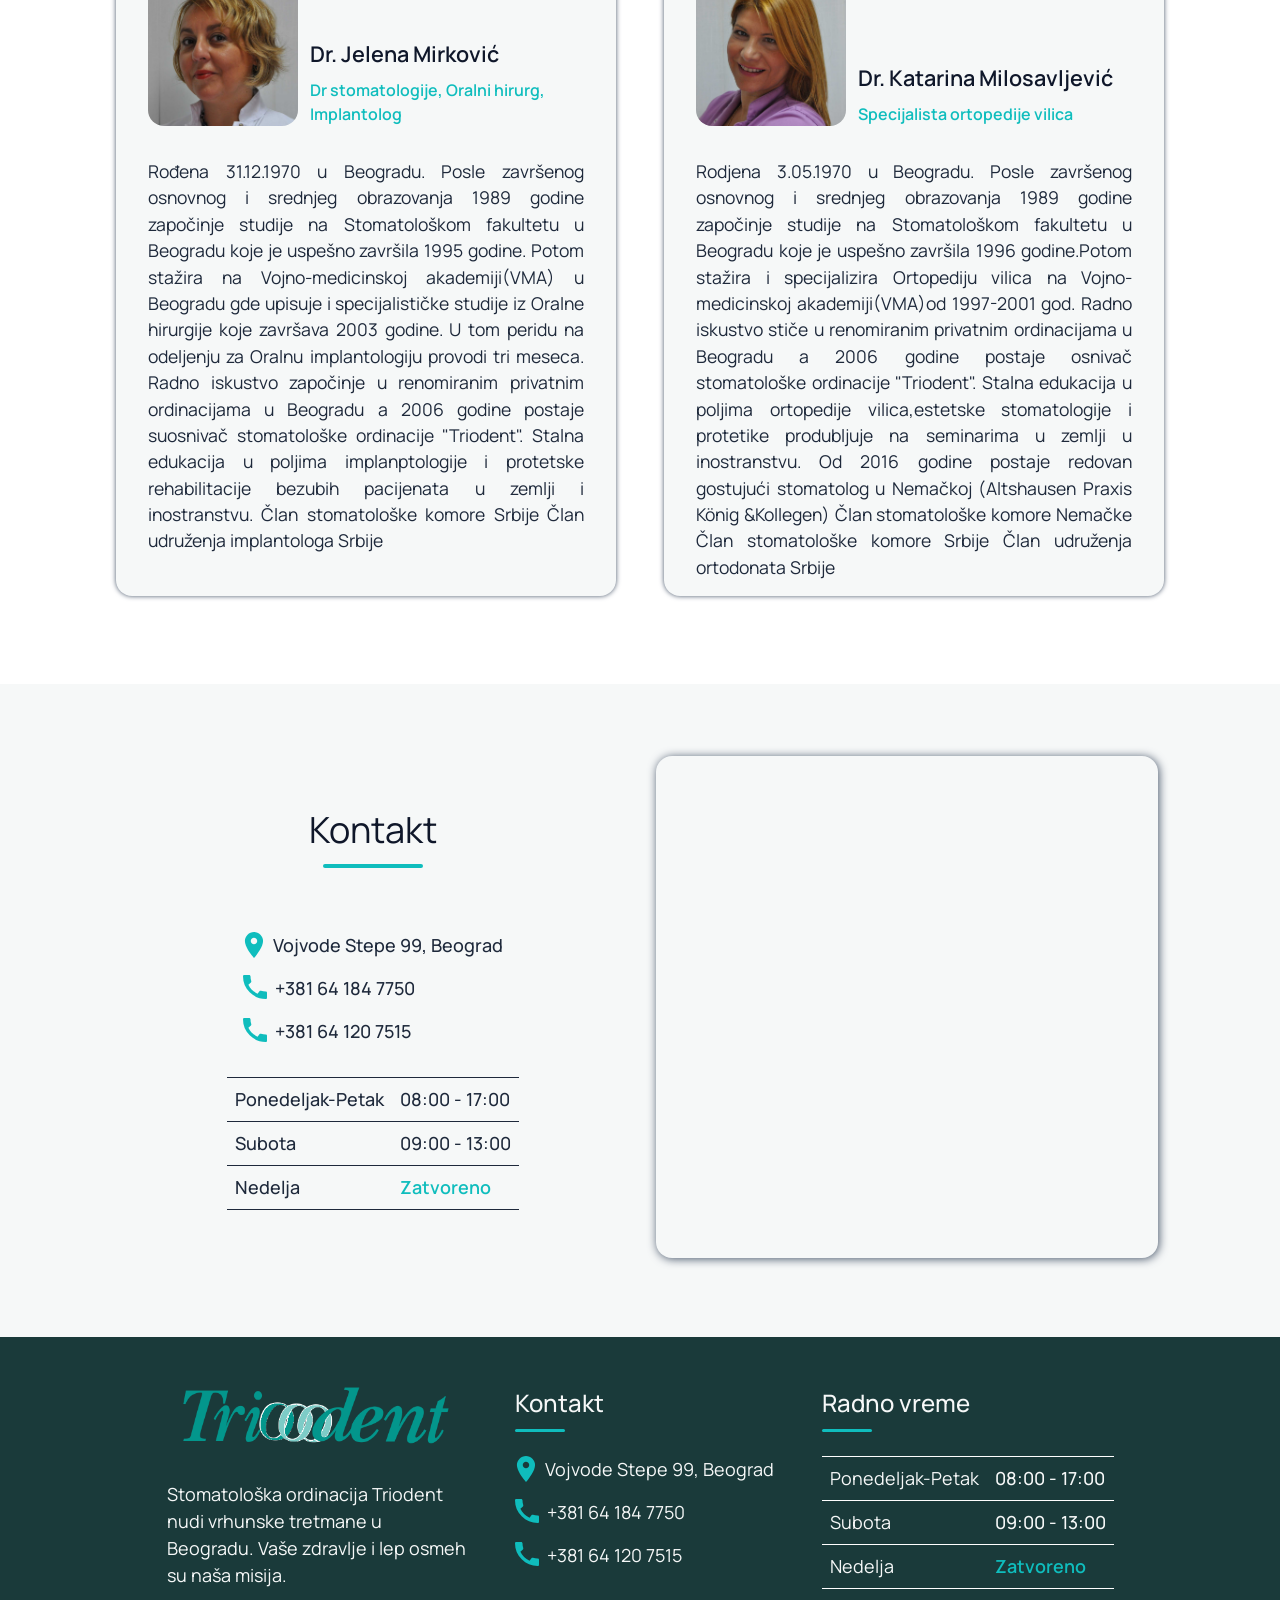
==== commit d7258559: "Unnecessary file removed and cta window added. Cta form added without functionality" ====
--- a/index.html
+++ b/index.html
@@ -20,6 +20,58 @@
 			type="image/x-icon" />
 	</head>
 	<body>
+		<input
+			type="checkbox"
+			class="cta-toggle"
+			name="cta-toggle"
+			id="cta-toggle" />
+		<label for="cta-toggle" class="cta-window">
+			<div class="cta-container">
+				<div class="cta-header">
+					<h2 class="cta-title">Zakažite pregled</h2>
+					<label for="cta-toggle" class="cta-close">
+						<img src="assets/close.svg" alt="" />
+					</label>
+				</div>
+				<form action="" class="cta-form">
+					<label>Ime i prezime:</label>
+					<input
+						type="text"
+						placeholder="Unesite Vaše ime i prezime"
+						class="cta-input" />
+					<label>Email adresa:</label>
+					<input
+						type="email"
+						placeholder="Unesite Vašu email adresu"
+						class="cta-input" />
+					<label>Email adresa:</label>
+					<input
+						type="email"
+						placeholder="Unesite Vašu email adresu"
+						class="cta-input" />
+					<label>Izaberite datum:</label>
+					<input
+						type="date"
+						placeholder="Unesite željeni datum pregleda"
+						class="cta-input" />
+					<label>Izaberite doktora:</label>
+					<select class="cta-input">
+						<option value=""></option>
+						<option value="1">Dr. Jelena Mirković</option>
+						<option value="2">Dr. Katarina Milosavljević</option>
+					</select>
+					<label>Poruka:</label>
+					<textarea
+						placeholder="Unesite poruku"
+						class="cta-input"
+						rows="5"></textarea>
+					<button class="action-button cta-button" type="submit">
+						Zakaži pregled
+					</button>
+				</form>
+			</div>
+		</label>
+
 		<nav>
 			<div class="logo-container">
 				<img src="assets/triodentLogo1.png" alt="" />
@@ -44,7 +96,7 @@
 						<li><a href="#team" class="nav-link">Naš tim</a></li>
 						<li><a href="#contact" class="nav-link">Kontakt</a></li>
 					</ul>
-					<button class="action-button">Zakaži pregled</button>
+					<label for="cta-toggle" class="action-button">Zakaži pregled</label>
 				</div>
 			</div>
 		</nav>
@@ -62,7 +114,9 @@
 							poverenje i stvaramo zdrave osmehe još od 2007. godine.
 						</p>
 						<div class="hero-button-wrapper">
-							<button class="action-button">Zakaži pregled</button>
+							<label for="cta-toggle" class="action-button"
+								>Zakaži pregled</label
+							>
 						</div>
 					</div>
 				</div>
--- a/css/stylesheet.css
+++ b/css/stylesheet.css
@@ -4,6 +4,7 @@
 	--clr-primary-light: #475569;
 	--clr-primary: #1e293b;
 	--clr-primary-dark: #0f172a;
+	--clr-primary-dark-40: #0f172a66;
 	--clr-accent-400: #0fbdbd;
 	--clr-accent-400-80: #0fbdbd33;
 	--clr-accent-200: #51dbdb;
@@ -153,6 +154,90 @@
 	}
 }
 
+/* Call to Action Window */
+
+.cta-toggle {
+	display: none;
+}
+
+.cta-window {
+	position: fixed;
+	top: 0;
+	left: 0;
+	width: 100%;
+	height: 100vh;
+	background-color: var(--clr-primary-dark-40);
+	color: var(--clr-body);
+	display: flex;
+	justify-content: center;
+	align-items: center;
+	text-align: left;
+	padding: 2rem;
+	color: var(--clr-primary);
+
+	opacity: 0;
+	z-index: -1;
+	transition-duration: 300ms;
+}
+
+.cta-container {
+	max-width: 450px;
+	min-width: 300px;
+	display: flex;
+	flex-direction: column;
+	gap: 1.5rem;
+	padding: 1.5rem;
+	border-radius: 1rem;
+	box-shadow: 2px 2px 10px var(--clr-accent-900);
+	background-color: var(--clr-body);
+	flex-grow: 1;
+}
+
+.cta-header {
+	display: flex;
+	justify-content: space-between;
+	align-items: center;
+}
+
+.cta-title {
+	font-size: 1.4rem;
+	font-weight: 600;
+	color: var(--clr-accent-900);
+	text-transform: uppercase;
+}
+
+.cta-form {
+	display: flex;
+	flex-direction: column;
+	gap: 0.5rem;
+}
+
+.cta-close {
+	align-self: flex-end;
+	border: none;
+	background: none;
+	cursor: pointer;
+	height: 32px;
+	width: 32px;
+}
+
+.cta-form label {
+	font-size: 1rem;
+	font-weight: 400;
+	color: var(--clr-primary);
+}
+
+.cta-input {
+	padding: 0.5rem 1rem;
+	border-radius: 0.5rem;
+	border: 1px solid var(--clr-primary-light);
+}
+
+.cta-toggle:checked ~ .cta-window {
+	opacity: 1;
+	z-index: 102;
+}
+
 /* Hero */
 
 .hero-section {
